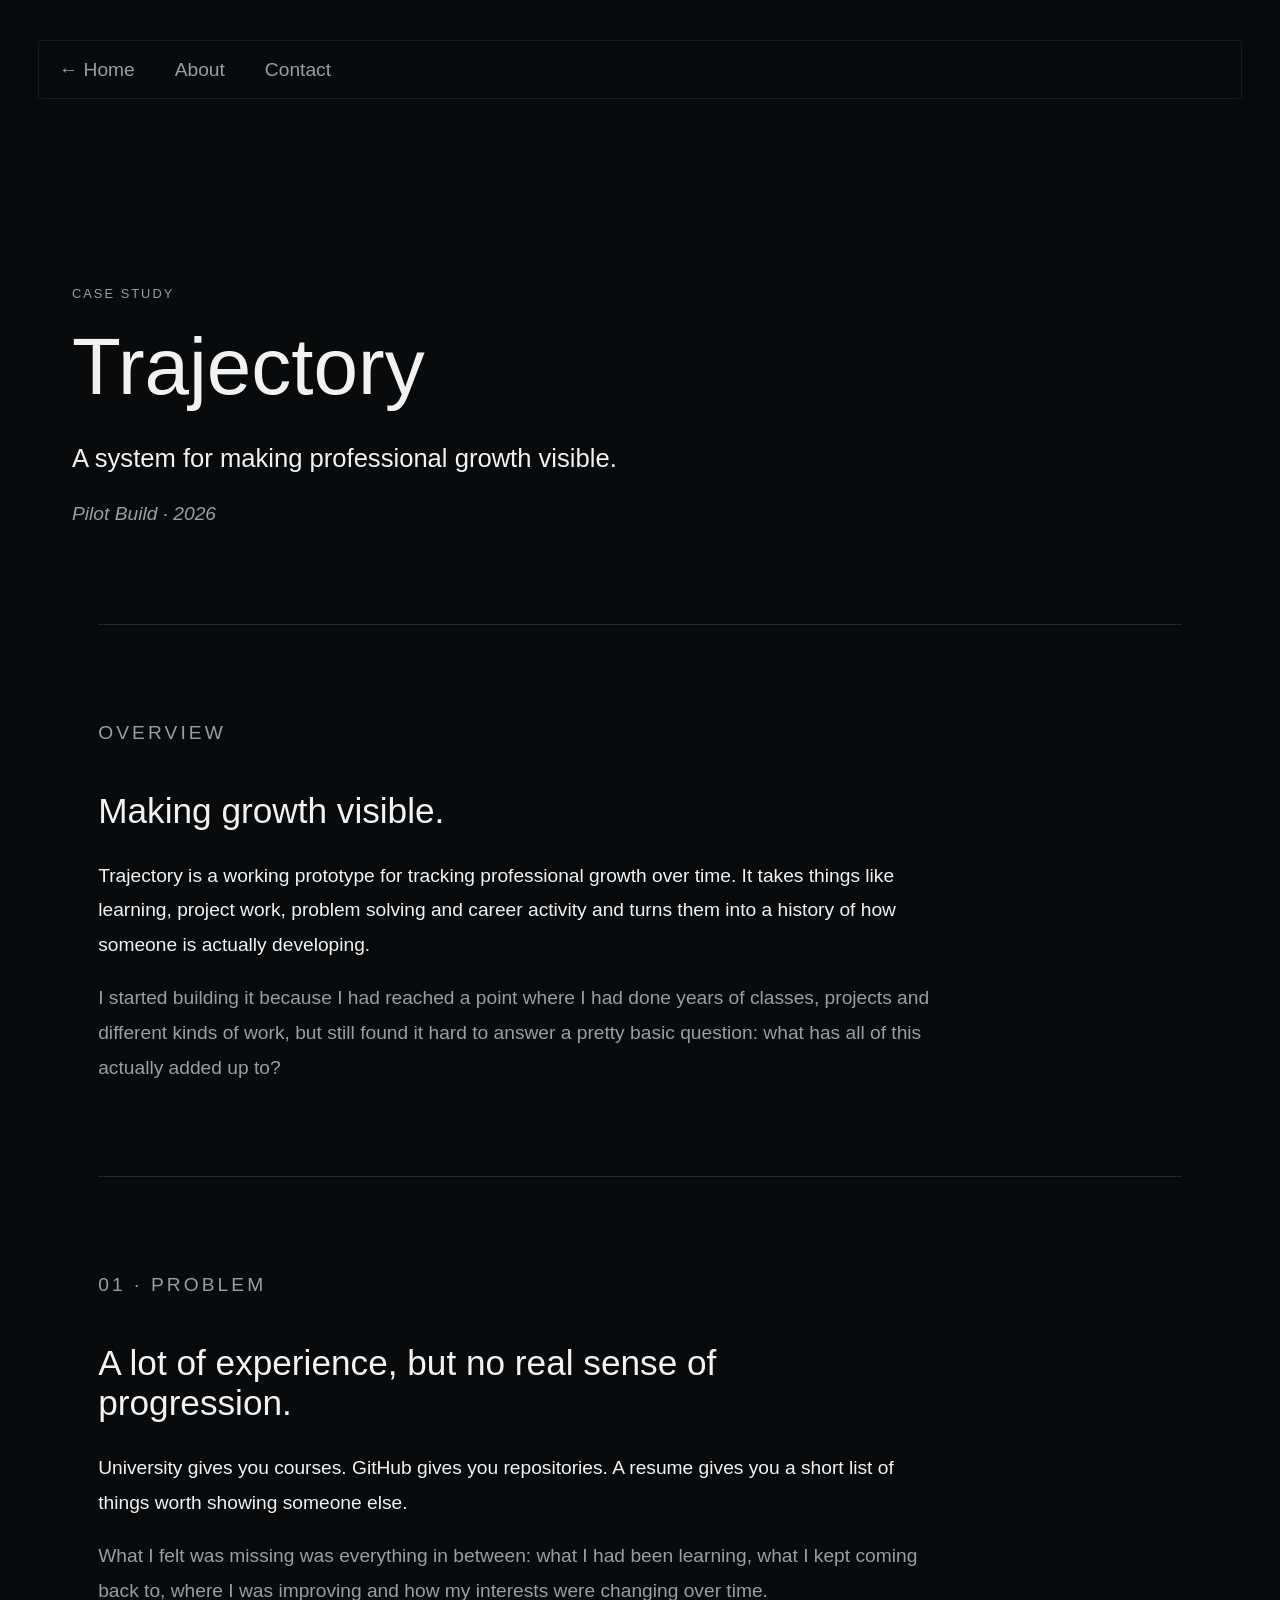
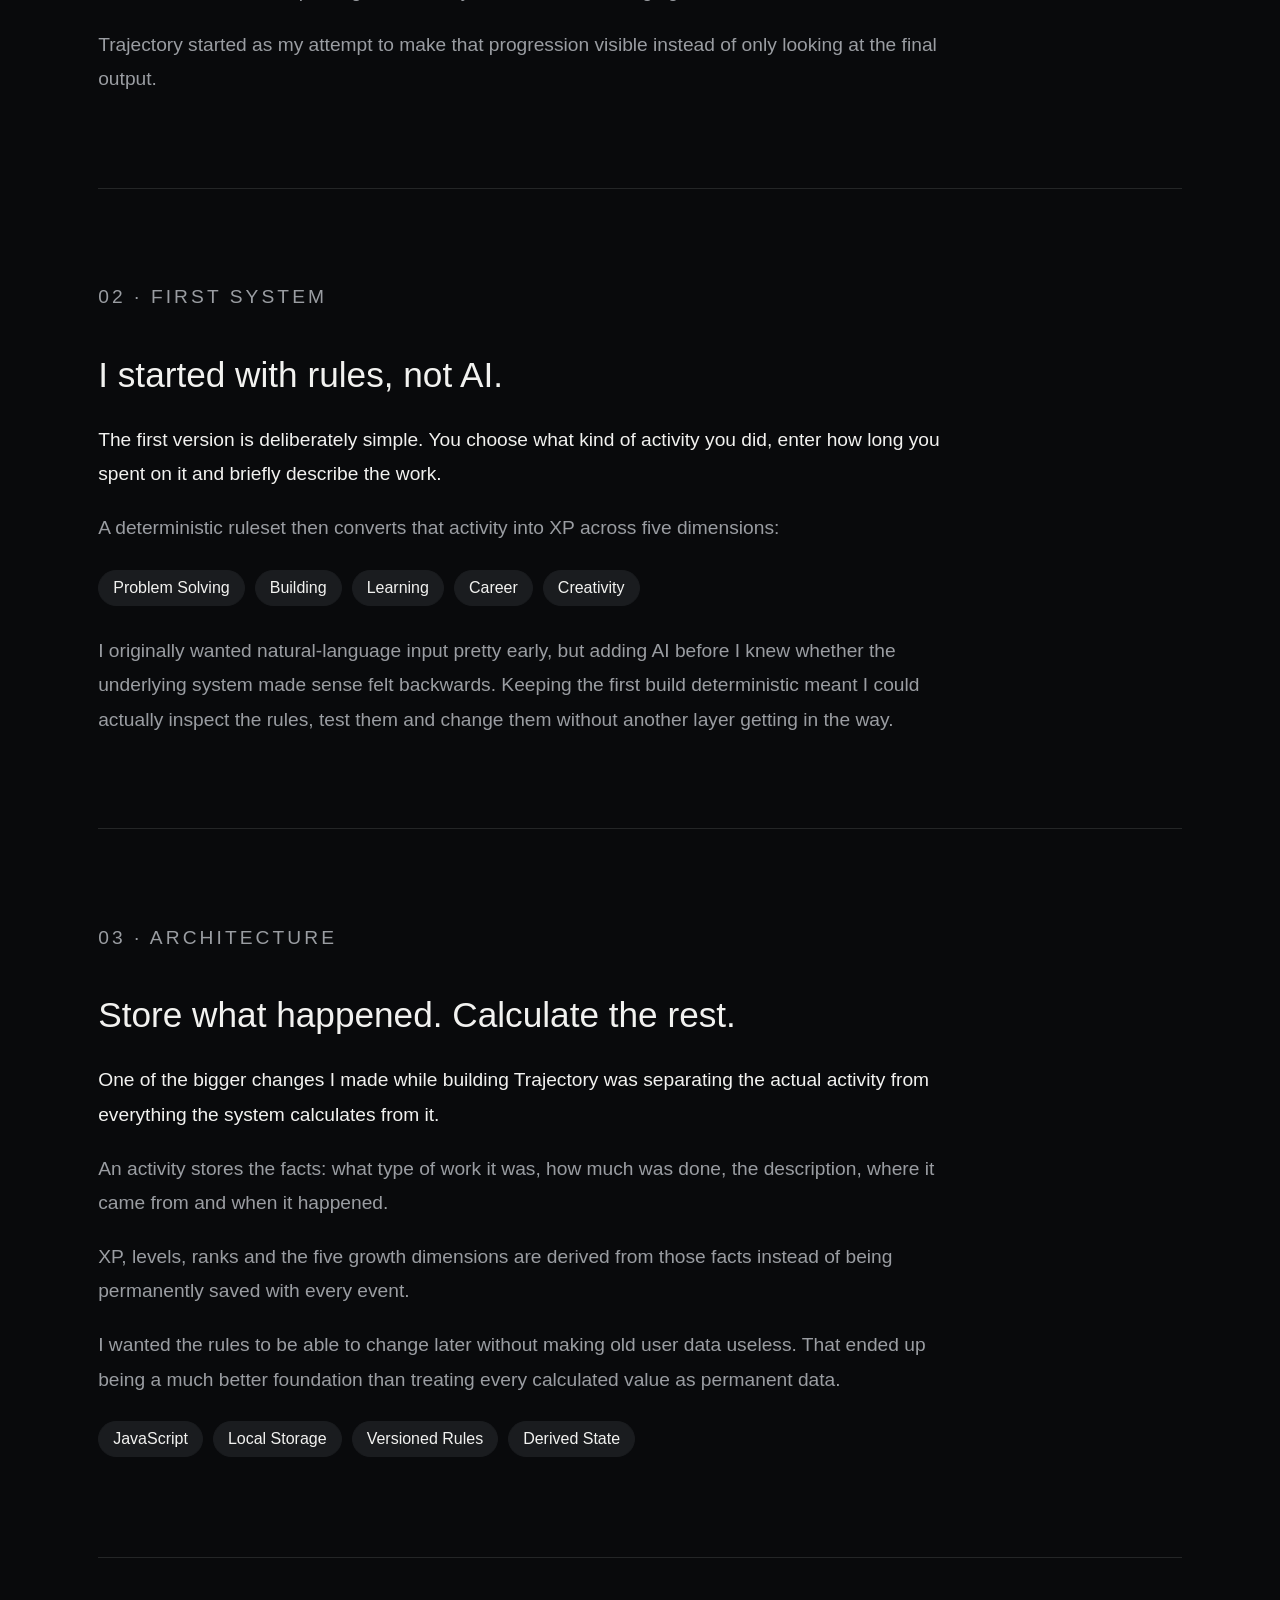
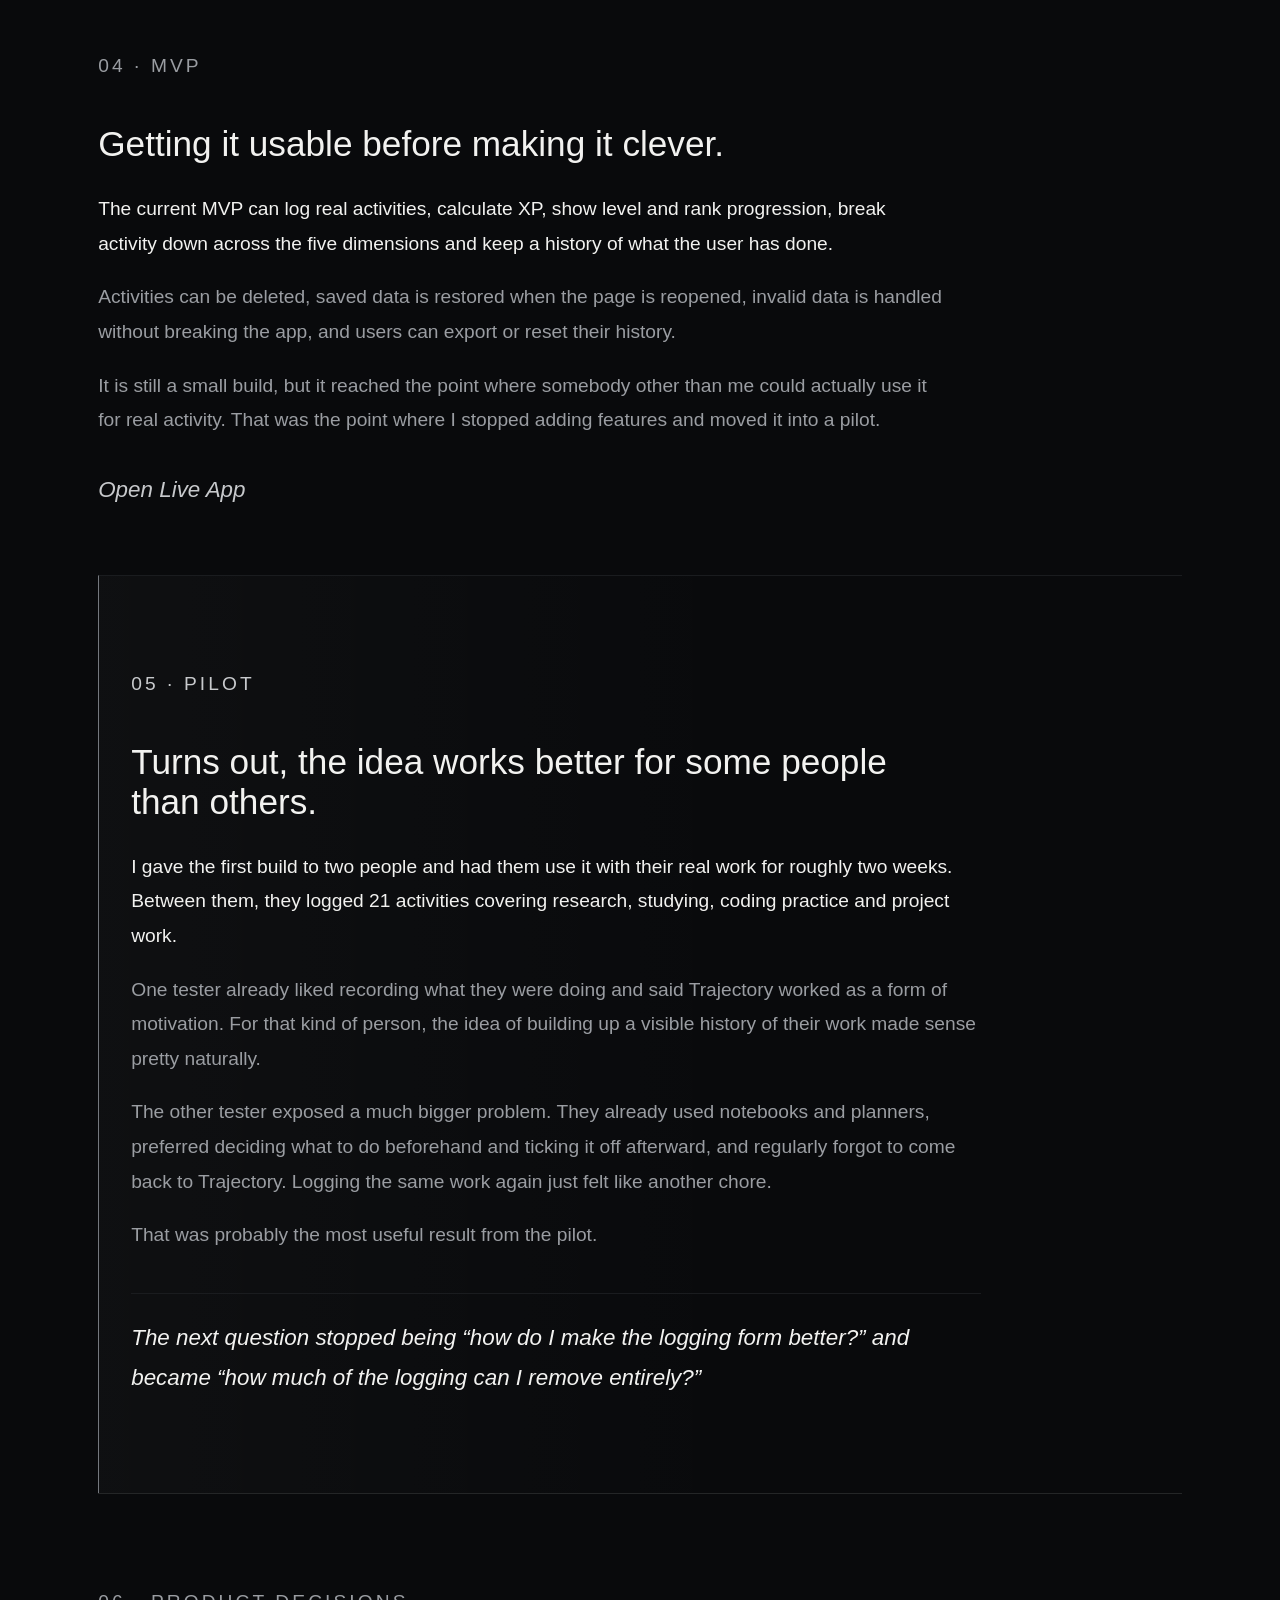
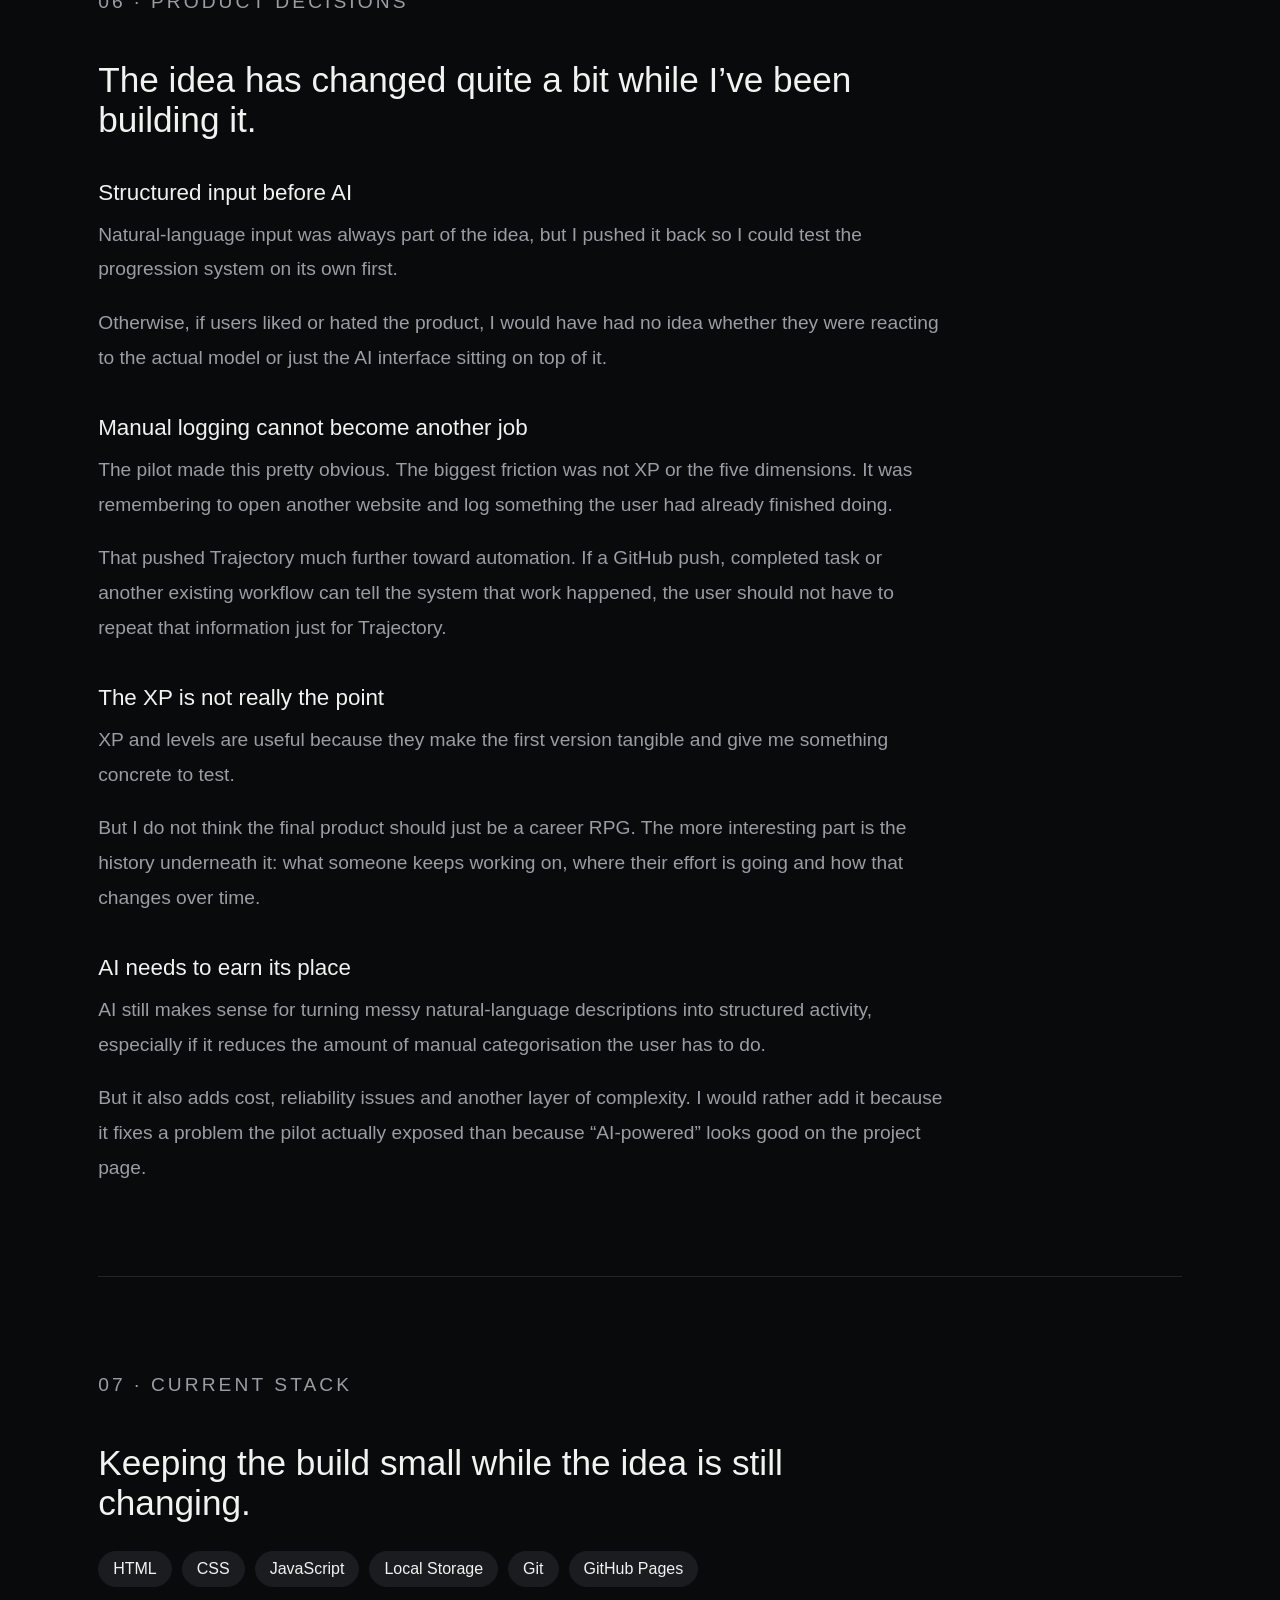
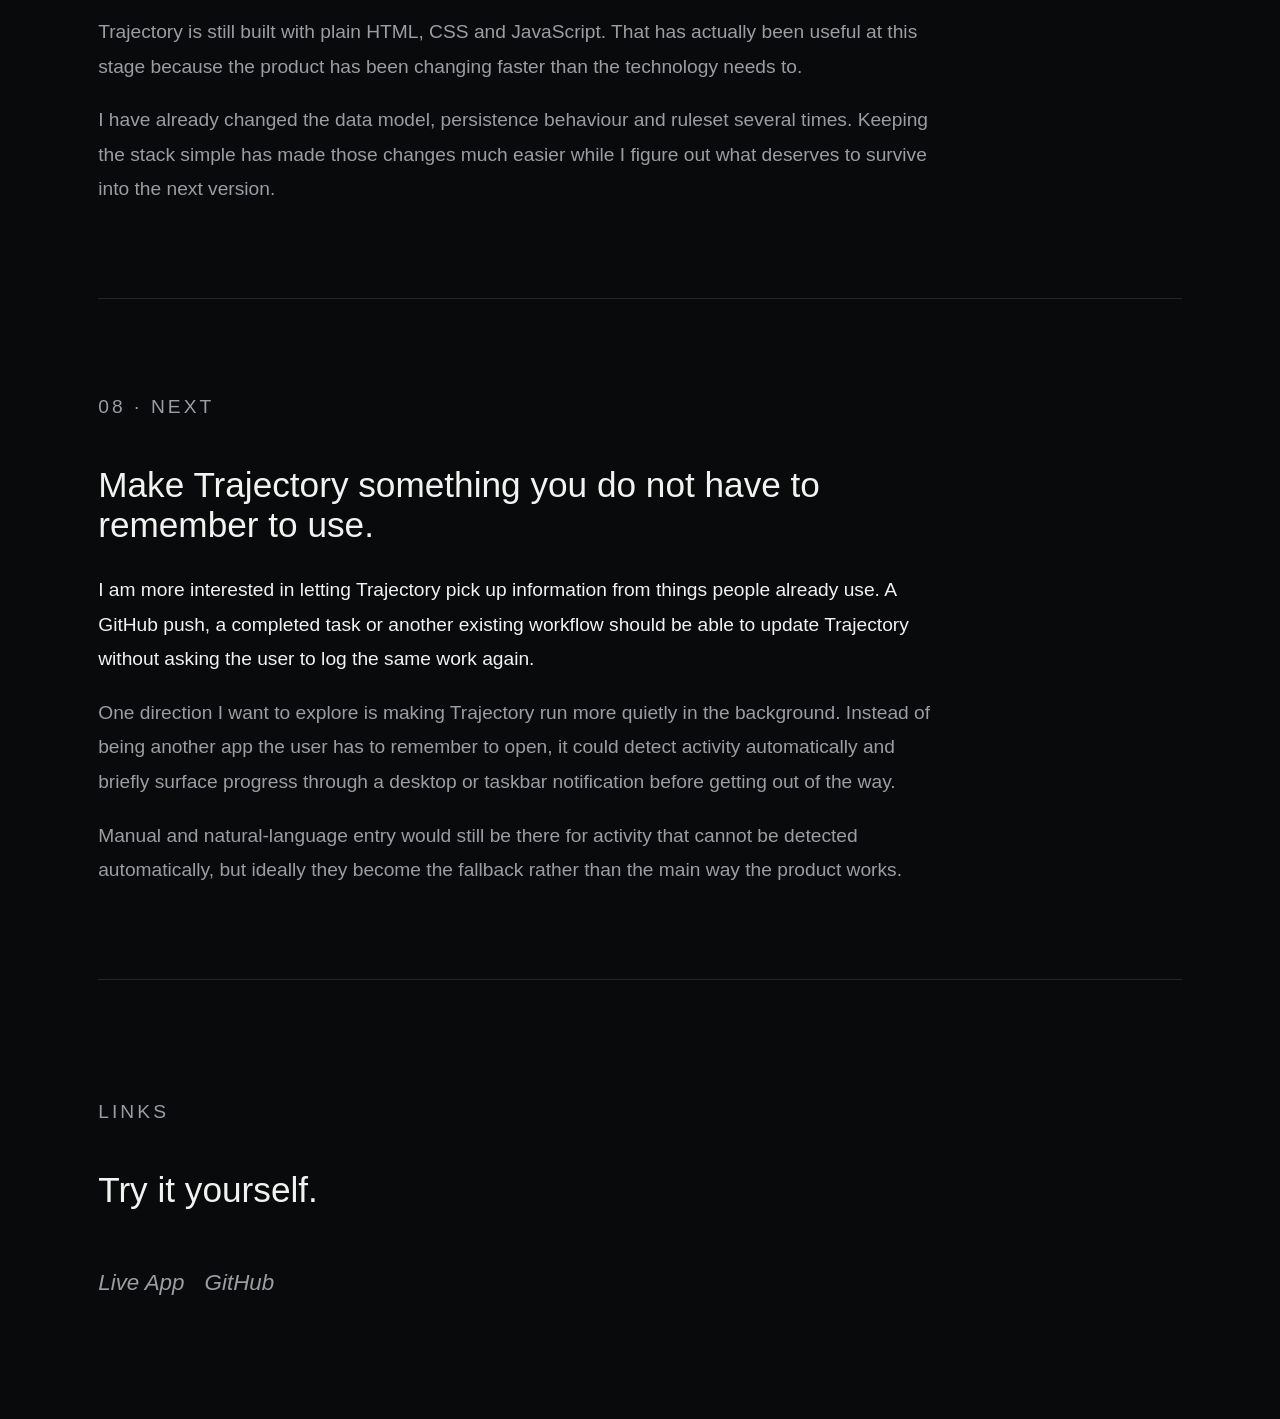
==== projects/trajectory.html @ 9fb7d182 "Redesign and add Trajectory Case Study" ====
<!DOCTYPE html>
<html lang="en">

<head>
    <meta charset="UTF-8">
    <meta name="viewport" content="width=device-width, initial-scale=1.0">
    <title>Davy Chung | Trajectory</title>

    <link rel="stylesheet" href="../style.css">
</head>

<body>
    <nav>
        <a href="../index.html">← Home</a>
        <a href="../index.html#about">About</a>
        <a href="../index.html#footer">Contact</a>
    </nav>

    <header class="projectpage-header">
    <p class="project-eyebrow">CASE STUDY</p>

    <h1>Trajectory</h1>

    <p class="projectpage-tagline">
        A system for making professional growth visible.
    </p>

    <p class="projectpage-status">
        Pilot Build · 2026
    </p>
</header>

    <main>
        <div class="container">

            <!-- Project Summary -->
            <section class="projectpage-section">
                <p class="project-eyebrow">OVERVIEW</p>

                <h2>Making growth visible.</h2>

                <p>
                    Trajectory is a working prototype for tracking professional growth over
                    time. It takes things like learning, project work, problem solving and
                    career activity and turns them into a history of how someone is actually
                    developing.
                </p>

                <p>
                    I started building it because I had reached a point where I had done
                    years of classes, projects and different kinds of work, but still found
                    it hard to answer a pretty basic question: what has all of this actually
                    added up to?
                </p>
            </section>


            <!-- Problem -->
            <section class="projectpage-section">
                <p class="project-eyebrow">01 · PROBLEM</p>

                <h2>A lot of experience, but no real sense of progression.</h2>

                <p>
                    University gives you courses. GitHub gives you repositories. A resume
                    gives you a short list of things worth showing someone else.
                </p>

                <p>
                    What I felt was missing was everything in between: what I had been
                    learning, what I kept coming back to, where I was improving and how my
                    interests were changing over time.
                </p>

                <p>
                    Trajectory started as my attempt to make that progression visible instead
                    of only looking at the final output.
                </p>
            </section>


            <!-- First System -->
            <section class="projectpage-section">
                <p class="project-eyebrow">02 · FIRST SYSTEM</p>

                <h2>I started with rules, not AI.</h2>

                <p>
                    The first version is deliberately simple. You choose what kind of
                    activity you did, enter how long you spent on it and briefly describe
                    the work.
                </p>

                <p>
                    A deterministic ruleset then converts that activity into XP across five
                    dimensions:
                </p>

                <div class="tech-stack">
                    <span class="chip">Problem Solving</span>
                    <span class="chip">Building</span>
                    <span class="chip">Learning</span>
                    <span class="chip">Career</span>
                    <span class="chip">Creativity</span>
                </div>

                <p>
                    I originally wanted natural-language input pretty early, but adding AI
                    before I knew whether the underlying system made sense felt backwards.
                    Keeping the first build deterministic meant I could actually inspect the
                    rules, test them and change them without another layer getting in the way.
                </p>
            </section>


            <!-- Architecture -->
            <section class="projectpage-section">
                <p class="project-eyebrow">03 · ARCHITECTURE</p>

                <h2>Store what happened. Calculate the rest.</h2>

                <p>
                    One of the bigger changes I made while building Trajectory was separating
                    the actual activity from everything the system calculates from it.
                </p>

                <p>
                    An activity stores the facts: what type of work it was, how much was
                    done, the description, where it came from and when it happened.
                </p>

                <p>
                    XP, levels, ranks and the five growth dimensions are derived from those
                    facts instead of being permanently saved with every event.
                </p>

                <p>
                    I wanted the rules to be able to change later without making old user
                    data useless. That ended up being a much better foundation than treating
                    every calculated value as permanent data.
                </p>

                <div class="tech-stack">
                    <span class="chip">JavaScript</span>
                    <span class="chip">Local Storage</span>
                    <span class="chip">Versioned Rules</span>
                    <span class="chip">Derived State</span>
                </div>
            </section>


            <!-- MVP -->
            <section class="projectpage-section">
                <p class="project-eyebrow">04 · MVP</p>

                <h2>Getting it usable before making it clever.</h2>

                <p>
                    The current MVP can log real activities, calculate XP, show level and
                    rank progression, break activity down across the five dimensions and
                    keep a history of what the user has done.
                </p>

                <p>
                    Activities can be deleted, saved data is restored when the page is
                    reopened, invalid data is handled without breaking the app, and users
                    can export or reset their history.
                </p>

                <p>
                    It is still a small build, but it reached the point where somebody other
                    than me could actually use it for real activity. That was the point where
                    I stopped adding features and moved it into a pilot.
                </p>

                <a
                    class="projectpage-link"
                    href="https://davychung.github.io/Trajectory/"
                    target="_blank"
                >
                    Open Live App
                </a>
            </section>


            <!-- Pilot -->
            <section class="projectpage-section pilot-section">
                <p class="project-eyebrow">05 · PILOT</p>

                <h2>Turns out, the idea works better for some people than others.</h2>

                <p>
                    I gave the first build to two people and had them use it with their real
                    work for roughly two weeks. Between them, they logged 21 activities
                    covering research, studying, coding practice and project work.
                </p>

                <p>
                    One tester already liked recording what they were doing and said
                    Trajectory worked as a form of motivation. For that kind of person, the
                    idea of building up a visible history of their work made sense pretty
                    naturally.
                </p>

                <p>
                    The other tester exposed a much bigger problem. They already used
                    notebooks and planners, preferred deciding what to do beforehand and
                    ticking it off afterward, and regularly forgot to come back to
                    Trajectory. Logging the same work again just felt like another chore.
                </p>

                <p>
                    That was probably the most useful result from the pilot.
                </p>
                
                <p class="pilot-insight">
                    The next question stopped being “how do I make the logging form better?” and
                    became “how much of the logging can I remove entirely?”
                </p>
            </section>


            <!-- Product Decisions -->
            <section class="projectpage-section">
                <p class="project-eyebrow">06 · PRODUCT DECISIONS</p>

                <h2>The idea has changed quite a bit while I’ve been building it.</h2>

                <h3>Structured input before AI</h3>

                <p>
                    Natural-language input was always part of the idea, but I pushed it back
                    so I could test the progression system on its own first.
                </p>

                <p>
                    Otherwise, if users liked or hated the product, I would have had no idea
                    whether they were reacting to the actual model or just the AI interface
                    sitting on top of it.
                </p>

                <h3>Manual logging cannot become another job</h3>

                <p>
                    The pilot made this pretty obvious. The biggest friction was not XP or
                    the five dimensions. It was remembering to open another website and log
                    something the user had already finished doing.
                </p>

                <p>
                    That pushed Trajectory much further toward automation. If a GitHub push,
                    completed task or another existing workflow can tell the system that
                    work happened, the user should not have to repeat that information just
                    for Trajectory.
                </p>

                <h3>The XP is not really the point</h3>

                <p>
                    XP and levels are useful because they make the first version tangible
                    and give me something concrete to test.
                </p>

                <p>
                    But I do not think the final product should just be a career RPG. The
                    more interesting part is the history underneath it: what someone keeps
                    working on, where their effort is going and how that changes over time.
                </p>

                <h3>AI needs to earn its place</h3>

                <p>
                    AI still makes sense for turning messy natural-language descriptions
                    into structured activity, especially if it reduces the amount of manual
                    categorisation the user has to do.
                </p>

                <p>
                    But it also adds cost, reliability issues and another layer of
                    complexity. I would rather add it because it fixes a problem the pilot
                    actually exposed than because “AI-powered” looks good on the project
                    page.
                </p>
            </section>


            <!-- Current Stack -->
            <section class="projectpage-section">
                <p class="project-eyebrow">07 · CURRENT STACK</p>

                <h2>Keeping the build small while the idea is still changing.</h2>

                <div class="tech-stack">
                    <span class="chip">HTML</span>
                    <span class="chip">CSS</span>
                    <span class="chip">JavaScript</span>
                    <span class="chip">Local Storage</span>
                    <span class="chip">Git</span>
                    <span class="chip">GitHub Pages</span>
                </div>

                <p>
                    Trajectory is still built with plain HTML, CSS and JavaScript. That has
                    actually been useful at this stage because the product has been changing
                    faster than the technology needs to.
                </p>

                <p>
                    I have already changed the data model, persistence behaviour and ruleset
                    several times. Keeping the stack simple has made those changes much
                    easier while I figure out what deserves to survive into the next version.
                </p>
            </section>


            <!-- Next -->
            <section class="projectpage-section">
                <p class="project-eyebrow">08 · NEXT</p>

                <h2>Make Trajectory something you do not have to remember to use.</h2>

                <p>
                    I am more interested in letting Trajectory pick up information from
                    things people already use. A GitHub push, a completed task or another
                    existing workflow should be able to update Trajectory without asking the
                    user to log the same work again.
                </p>

                <p>
                    One direction I want to explore is making Trajectory run more quietly in
                    the background. Instead of being another app the user has to remember to
                    open, it could detect activity automatically and briefly surface progress
                    through a desktop or taskbar notification before getting out of the way.
                </p>

                <p>
                    Manual and natural-language entry would still be there for activity that
                    cannot be detected automatically, but ideally they become the fallback
                    rather than the main way the product works.
                </p>
            </section>


            <!-- Links -->
            <section class="projectpage-section">
                <p class="project-eyebrow">LINKS</p>

                <h2>Try it yourself.</h2>

                <div class="project-links">
                    <a
                        href="https://davychung.github.io/Trajectory/"
                        target="_blank"
                    >
                        Live App
                    </a>

                    <a href="#">
                        GitHub
                    </a>
                </div>
            </section>
        </div>
    </main>
</body>
---- style.css ----
:root {

    /* Backgrounds */

    --background: #090A0C;
    --surface: #111214;
    --surface-light: #1A1C1F;
    --surface-raised: #202226;

    /* Text */

    --text: #F2F2F0;
    --text-secondary: #9A9DA2;

    /* Metal */

    --primary: #C7C9CC;
    --primary-hover: #ECEDEE;
    --metal-dark: #74787E;
    --metal-highlight: rgba(255, 255, 255, 0.12);

    /* Status */

    --success: #8FA89A;
    --warning: #C2A875;

    /* Shadows */

    --shadow: rgba(0, 0, 0, 0.45);
    --shadow-hover: rgba(255, 255, 255, 0.07);

    /* Type Scale */
    --text-xs: 0.8rem;
    --text-sm: 1.0rem;
    --text-base: 1.2rem;
    --text-lg: 1.4rem;
    --text-xl: 1.6rem;
    --text-2xl: 2.2rem;
}

* {
    box-sizing: border-box;
}

.container {
    width: 90%;
    max-width: 1200px;
    margin: 0 auto;
}

nav {
    display: flex;
    justify-content: flex-start;
    gap: 40px;

    margin-bottom: 3rem;
    position: sticky;
    top: 40px;

    background: transparent;

    padding: 1.1rem 1.25rem;

    border: 1px solid var(--surface-light);
    border-radius: 3px;

    z-index: 100;
}


nav a {
    font-size: var(--text-base);
    text-decoration: none;
    color: var(--text-secondary);

    transition:
        color 0.2s ease,
        opacity 0.2s ease;
}

nav a:hover {
    color: var(--text);
}

.hero-content{
    padding: 10rem 0;
    font-size: var(--text-lg);
    display: flex;
    gap: 2rem;
    align-items: center;
    justify-content: center;
}


.hero-left {
    flex: 1;
    font-weight: 300;
}

.hero-left h1 {
    font-size: 4rem;
    margin-bottom: 1ch;
}

.hero-tagline {
    font-size: 1.5rem;
    font-weight: 600;
    line-height: 1.5;

    max-width: 550px;

    margin: 0 auto 25px;
}

.hero-subtitle {
    color: var(--text-secondary);

    font-size: var(--text-sm);

    margin-bottom: 35px;
}

.hero-right {
    flex: 1;
}

.hero-buttons {
    display: flex;
    justify-content: center;
    gap: 20px;
    margin: 30px 0;
}

.trajectory-preview {

    font-size: var(--text-base);

    display: flex;

    flex-direction: column;

    text-align: left;

    gap: 10px;

    border: 1px solid var(--surface-light);

    background: transparent;

    border-radius: 2px;

    padding: 30px;

    box-shadow: none;

    width: 100%;

    max-width: 520px;
}

.trajectory-preview h3 {
    margin-top: 0;
    font-size: var(--text-2xl);
    color: var(--primary);
}

.trajectory-preview p {
    font-size: var(--text-sm);
}

.label {
    color: var(--text-secondary);

    font-size: .85rem;

    text-transform: uppercase;

    letter-spacing: 1px;
}

.value {
    font-size: 1.1rem;

    font-weight: 600;
}

.subtitle {
    color: var(--text-secondary);

    margin-top: -10px;

    margin-bottom: 25px;

    font-size: .9rem;
}

.progress-bar {
    width: 100%;

    height: 16px;

    background-color: var(--surface-light);

    border-radius: 999px;

    overflow: hidden;

    margin: 12px 0 8px;
}

.progress-fill {
    transition: width 0.4s ease;
    
    width: 81%;

    height: 100%;

    background-color: var(--primary);

    border-radius: inherit;
}

.dashboard-section {
    border: 1px solid var(--surface-light);
    padding: 20px;
    margin-top: 20px;
}

body {
    background-color: var(--background);
    color: var(--text);
    font-family: "SUIT", sans-serif;
    font-weight: 300;
    font-size: var(--text-base);

    text-align: center;
    padding: 30px;
}

section{
    padding:20px;
    margin:20px;
}

h1 {
    color: var(--text);
}

blockquote {
    font-style: italic;
    color: var(--primary);
    margin: 30px 0;
}

.skills-container {
    display: flex;
    justify-content: center;
    flex-wrap: wrap;
    gap: 30px;
}

.skills-card {
    background-color: var(--surface);
    width: 250px;
    padding: 25px;
    border-radius: 10px;
    box-shadow: 0 8px 20px var(--shadow);
    border: 1px solid var(--surface-light);
    transition: 
        transform .2s ease,
        box-shadow .2s ease;
}

.skills-card h3{
    color: var(--primary);
    margin-bottom: 20px;
}

.skills-card li {
    margin: 12px 0;
}

.project-card {
    text-align: left;
    background: transparent;
    padding: 40px;
    border-radius: 2px;
    box-shadow: none;
    border: 1px solid var(--surface-light);

    transition:
        border-color 0.2s ease,
        transform 0.2s ease,
        background-color 0.2s ease;
}

.project-card:hover {
    border-color: var(--metal-dark);
    transform: translateY(-2px);
    background-color: rgba(255, 255, 255, 0.01);
}

.project-card + .project-card {
    margin-top: 30px;
}

.project-card h3 {
    font-size: var(--text-2xl);
    margin-top: 0;
    color: var(--primary);
}

.project-card a{
    text-decoration: none;
    font-size: var(--text-lg);
    font-weight: 500;
    font-style: italic;
    color: var(--text-secondary);

    transition:
        color 0.2s ease;
}

.project-card a:hover {
    color: var(--text);
}

.project-card p {
    font-size: var(--text-base);
    line-height: 1.7;
    max-width: 760px;
}

.project-card img{
    width:100%;
    border-radius:10px;
    margin: 20px 0;
}

.project-grid {
    display: grid;
    grid-template-columns: repeat(auto-fit, minmax(300px, 1fr));
    gap: 20px;
}

.project-card .project-status {
    color: var(--text-secondary);
    font-size: var(--text-lg);
    font-style: italic;
    margin-bottom: 15px;
}

.tech-stack {
    display: flex;
    justify-content: flex-start;
    gap: 10px;
    margin: 20px 0;
    flex-wrap: wrap;
}

.chip {
    display: inline-block;

    background-color: var(--surface-light);
    border: 1px solid var(--surface-light);
    border-radius: 999px;

    padding: 8px 14px;

    font-size: var(--text-sm);
}

@media (max-width: 768px) {

    body {
        padding: 20px;
    }

    .hero-content{
        flex-direction: column;
        text-align: center;
    }

    .hero-buttons {
        flex-direction: column;
        align-items: center;
    }

    .project-card {
        padding: 20px;
    }

    section {
        margin: 20px 0;
        padding: 10px;
    }

}

ul, ol {
    list-style: none;
    padding: 0;
}

h2 {
    font-size: var(--text-xl);
    margin-top: 40px;
    margin-bottom: 20px;
}

a {
    color:var(--primary);
}

.button {
    color: var(--text);
    background-color: var(--surface);
    border: 1px solid var(--surface-light);
    border-radius: 6px;

    font-weight: 500;

    padding: 14px 20px;

    text-decoration: none;

    transition:
        background-color 0.2s ease,
        border-color 0.2s ease,
        transform 0.2s ease,
        box-shadow 0.2s ease;
}

.button:hover {
    background-color: var(--surface-light);
    border-color: var(--metal-dark);

    transform: translateY(-2px);

    box-shadow:
        0 8px 22px rgba(0, 0, 0, 0.25),
        inset 0 1px 0 var(--metal-highlight);
}

.skills-card:hover {
    box-shadow: 0 0px 10px var(--shadow-hover);
    transform: translateY(-5px);
}

#about {
    max-width: 1200px;
    margin: 8rem auto 0;
    padding: 60px 40px;

    text-align: left;

    border-top: 1px solid var(--surface-light);
}

#about h2 {
    font-size: var(--text-2xl);
    font-weight: 500;
    margin: 0 0 35px;
}

#about p {
    max-width: 800px;

    font-size: var(--text-base);
    line-height: 1.8;

    color: var(--text-secondary);
}

#about p:first-of-type {
    color: var(--text);
}

#about p + p {
    margin-top: 24px;
}

footer {
    margin-top: 80px;
    padding-top: 20px;
    text-align: left;
    border-top: 1px solid var(--surface-light);
}

.footer-brand p {
    color: var(--text-secondary);
}

.footer-content {
    display: flex;
    justify-content: space-between;
    align-items: center;
}

.footer-links {
    display: flex;
    gap: 20px;

    color: var(--text-secondary);
    text-decoration: none;

    transition: color 0.2s ease;
}

.footer-links a:hover {
    color: var(--text);
}

footer > p {
    margin-top: 30px;
    color: var(--text-secondary);
    font-size: 0.9rem;
}

.footer-brand h2 {
    font-size: var(--text-lg);
}

.footer-brand p,
.footer-links a,
footer > p {
    font-size: var(--text-sm);
}

/* Project Page Specific Styles */

.projectpage-header {
    max-width: 1200px;
    margin: 0 auto;
    padding: 8rem 2rem 5rem;
    text-align: left;
}

.project-eyebrow {
    color: var(--text-secondary);
    font-size: var(--text-sm);
    letter-spacing: 0.12em;
    text-transform: uppercase;
}

.projectpage-header h1 {
    font-size: 5rem;
    font-weight: 300;
    margin: 20px 0;
}

.projectpage-tagline {
    max-width: 700px;
    font-size: var(--text-xl);
    line-height: 1.5;
}

.projectpage-status {
    color: var(--text-secondary);
    font-style: italic;
    margin-top: 24px;
}

.projectpage-section {
    text-align: left;
    background: transparent;

    border: none;
    border-top: 1px solid rgba(199, 201, 204, 0.14);

    padding: 72px 0;
    margin: 0;

    box-shadow: none;
}

.projectpage-section.pilot-section {
    position: relative;

    margin: 0;
    padding: 72px 32px;

    border: none;
    border-top: 1px solid var(--surface-light);
    border-left: 1px solid var(--metal-dark);

    background:
        linear-gradient(
            90deg,
            rgba(255, 255, 255, 0.025),
            rgba(255, 255, 255, 0) 60%
        );

    box-shadow: none;
}

.projectpage-section + .projectpage-section {
    margin-top: 0;
}

.pilot-section .project-eyebrow {
    color: var(--primary);
}

.pilot-insight {
    margin-top: 40px;
    padding-top: 24px;

    border-top: 1px solid var(--surface-light);

    font-size: var(--text-lg) !important;
    font-style: italic;
    color: var(--text) !important;
}

.project-eyebrow {
    color: var(--text-secondary);
    font-size: var(--text-xs);
    letter-spacing: 0.16em;
    text-transform: uppercase;

    margin-bottom: 16px;
}

.projectpage-section h2 {
    font-size: var(--text-2xl);
    font-weight: 500;

    max-width: 760px;

    margin-bottom: 28px;
}

.projectpage-section h3 {
    font-size: var(--text-lg);
    font-weight: 500;

    margin-top: 40px;
    margin-bottom: 12px;

    color: var(--text);
}

.projectpage-section h3 + p {
    margin-top: 0;
}

.projectpage-section .tech-stack {
    margin: 24px 0 28px;
}

.projectpage-section p {
    max-width: 850px;
    font-size: var(--text-base);
    line-height: 1.8;
    color: var(--text-secondary);
}

.projectpage-link,
.project-links a {
    display: inline-block;
    font-size: var(--text-lg);
    font-weight: 500;
    font-style: italic;
    margin-top: 20px;
}

.projectpage-section .projectpage-link{
    text-decoration: none;
    transition: color 0.2s ease;
}

.projectpage-section .projectpage-link:hover {
    color: var(--text);
}

.project-links {
    display: flex;
    gap: 20px;
    margin-top: 28px;
}

.project-links a {
    padding: 12px 0;

    font-size: var(--text-lg);
    font-weight: 500;
    font-style: italic;

    color: var(--text-secondary);
    text-decoration: none;

    border-bottom: 1px solid transparent;

    transition:
        color 0.2s ease,
        border-color 0.2s ease;
}

.project-links a:hover {
    color: var(--text);
    border-color: var(--metal-dark);
}

.projectpage-section:last-of-type {
    padding-top: 96px;
}

.projectpage-section h2 + p {
    color: var(--text);
}

.project-screenshot {
    width: 100%;
    display: block;

    margin: 40px 0;

    border: 1px solid var(--surface-light);
    border-radius: 2px;
}

.dimension-row {
    margin-bottom: 20px;
}

.dimension-label {
    display: flex;
    justify-content: space-between;
    margin-bottom: 8px;
}

.dimension-bar {
    width: 100%;
    height: 12px;
    background-color: var(--surface-light);
    border-radius: 999px;
    overflow: hidden;
}

.dimension-fill {
    height: 100%;
    width: 0%;
    background-color: var(--primary);
    border-radius: inherit;
    transition: width 0.4s ease;
}


/*
Content -> What's inside
Padding -> Space inside
Border  -> Outline
Margin -> Space outside
*/
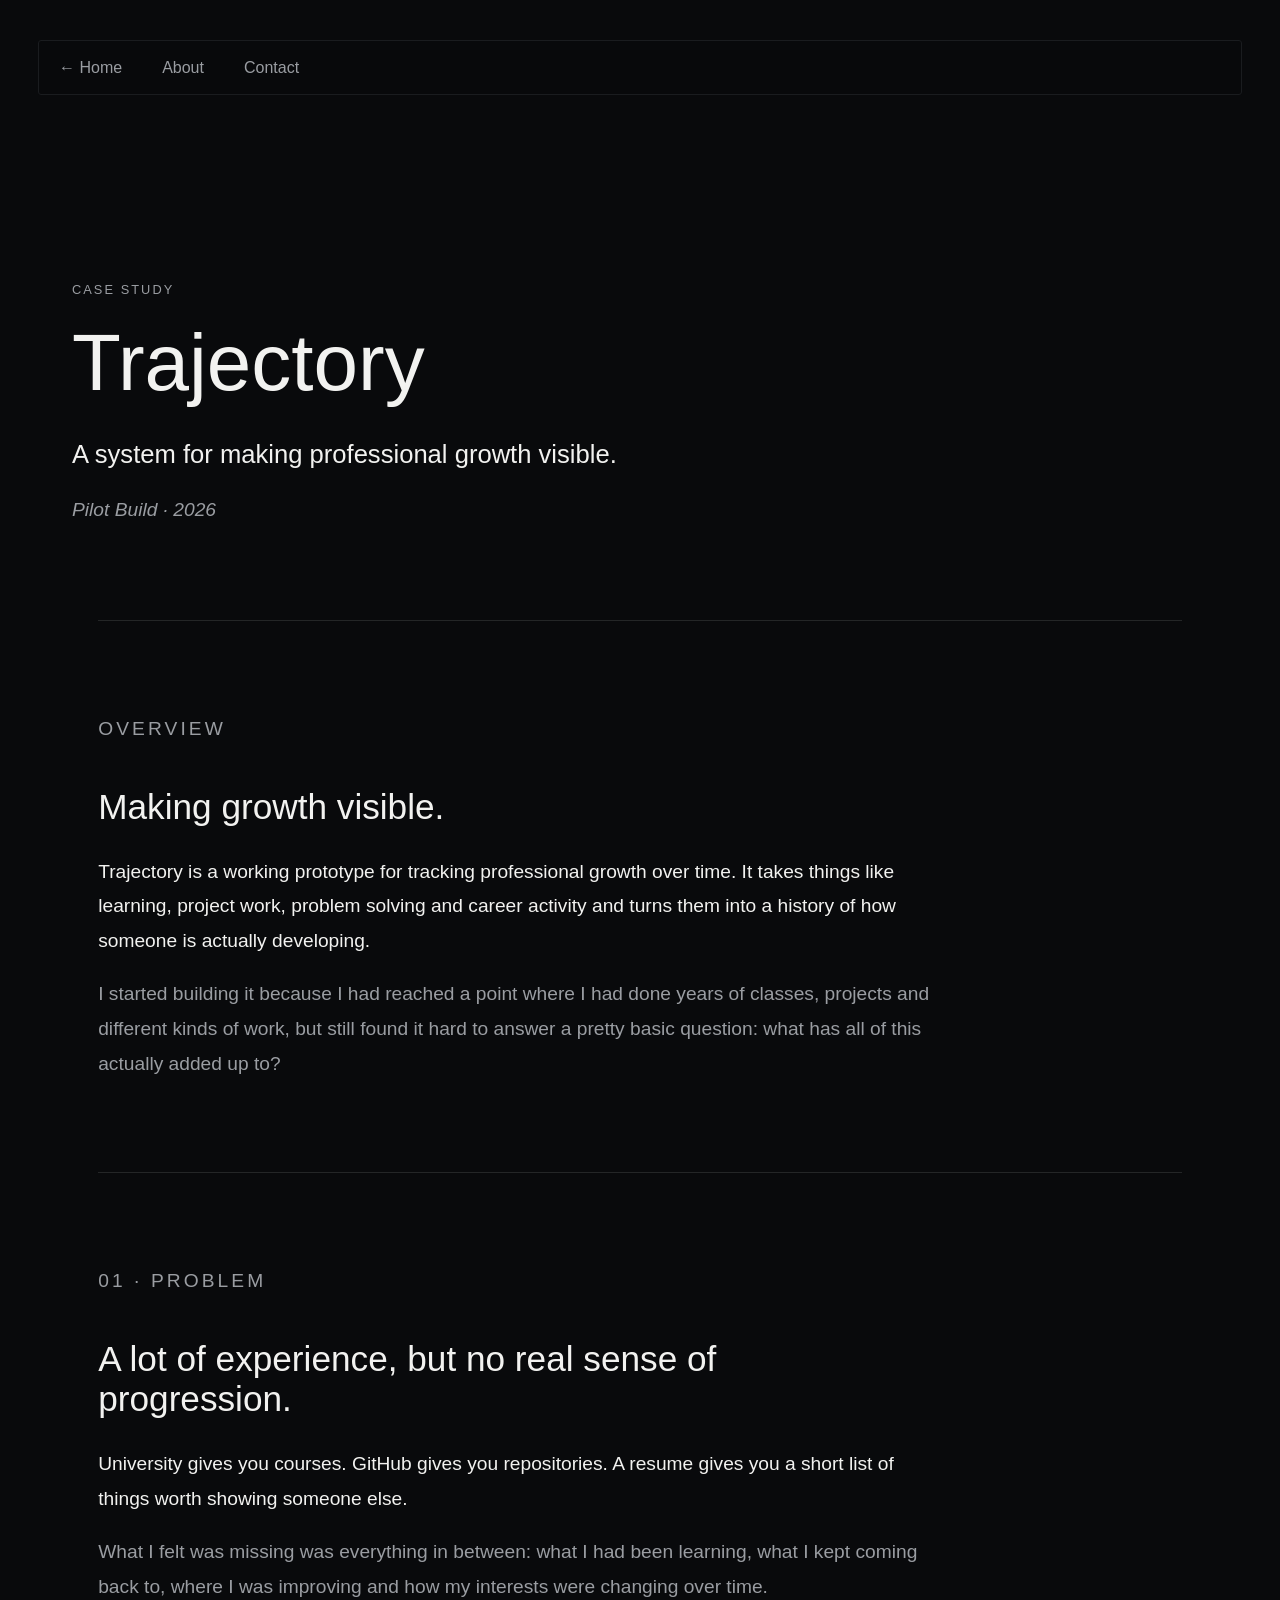
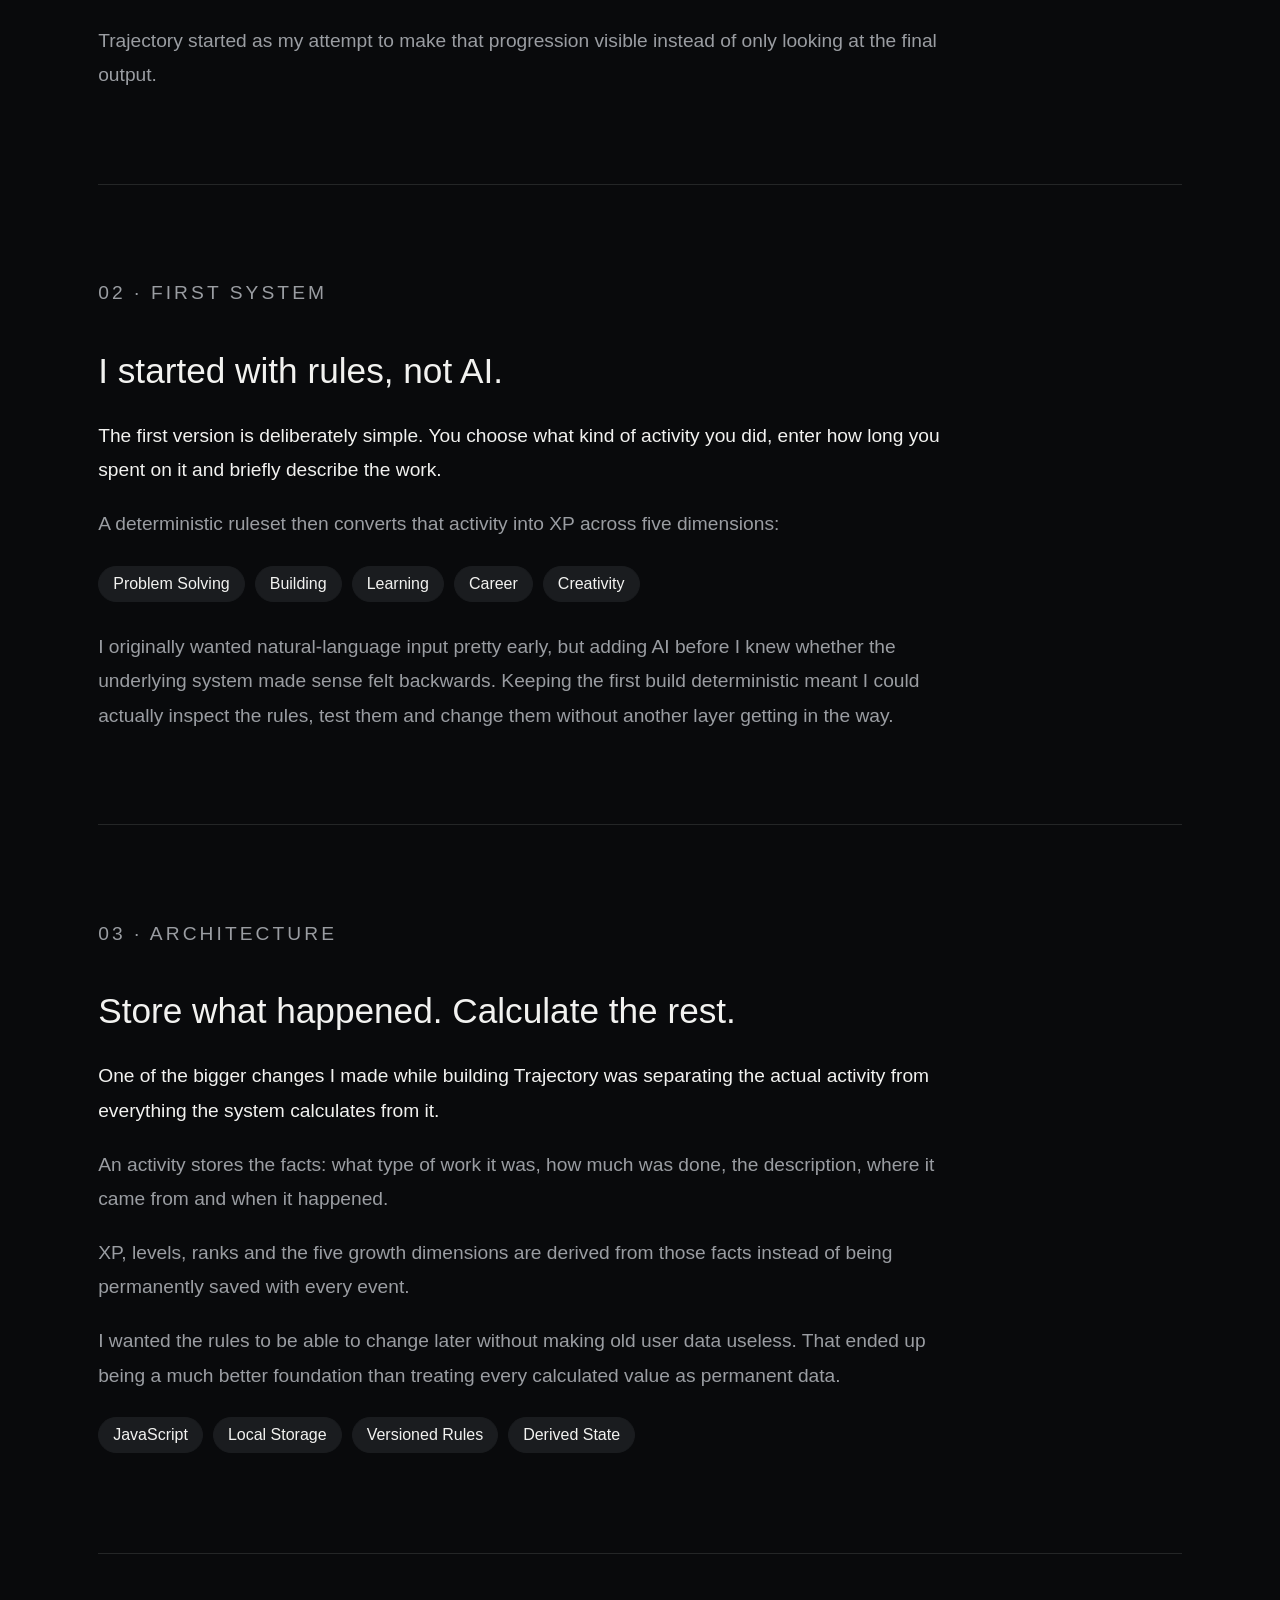
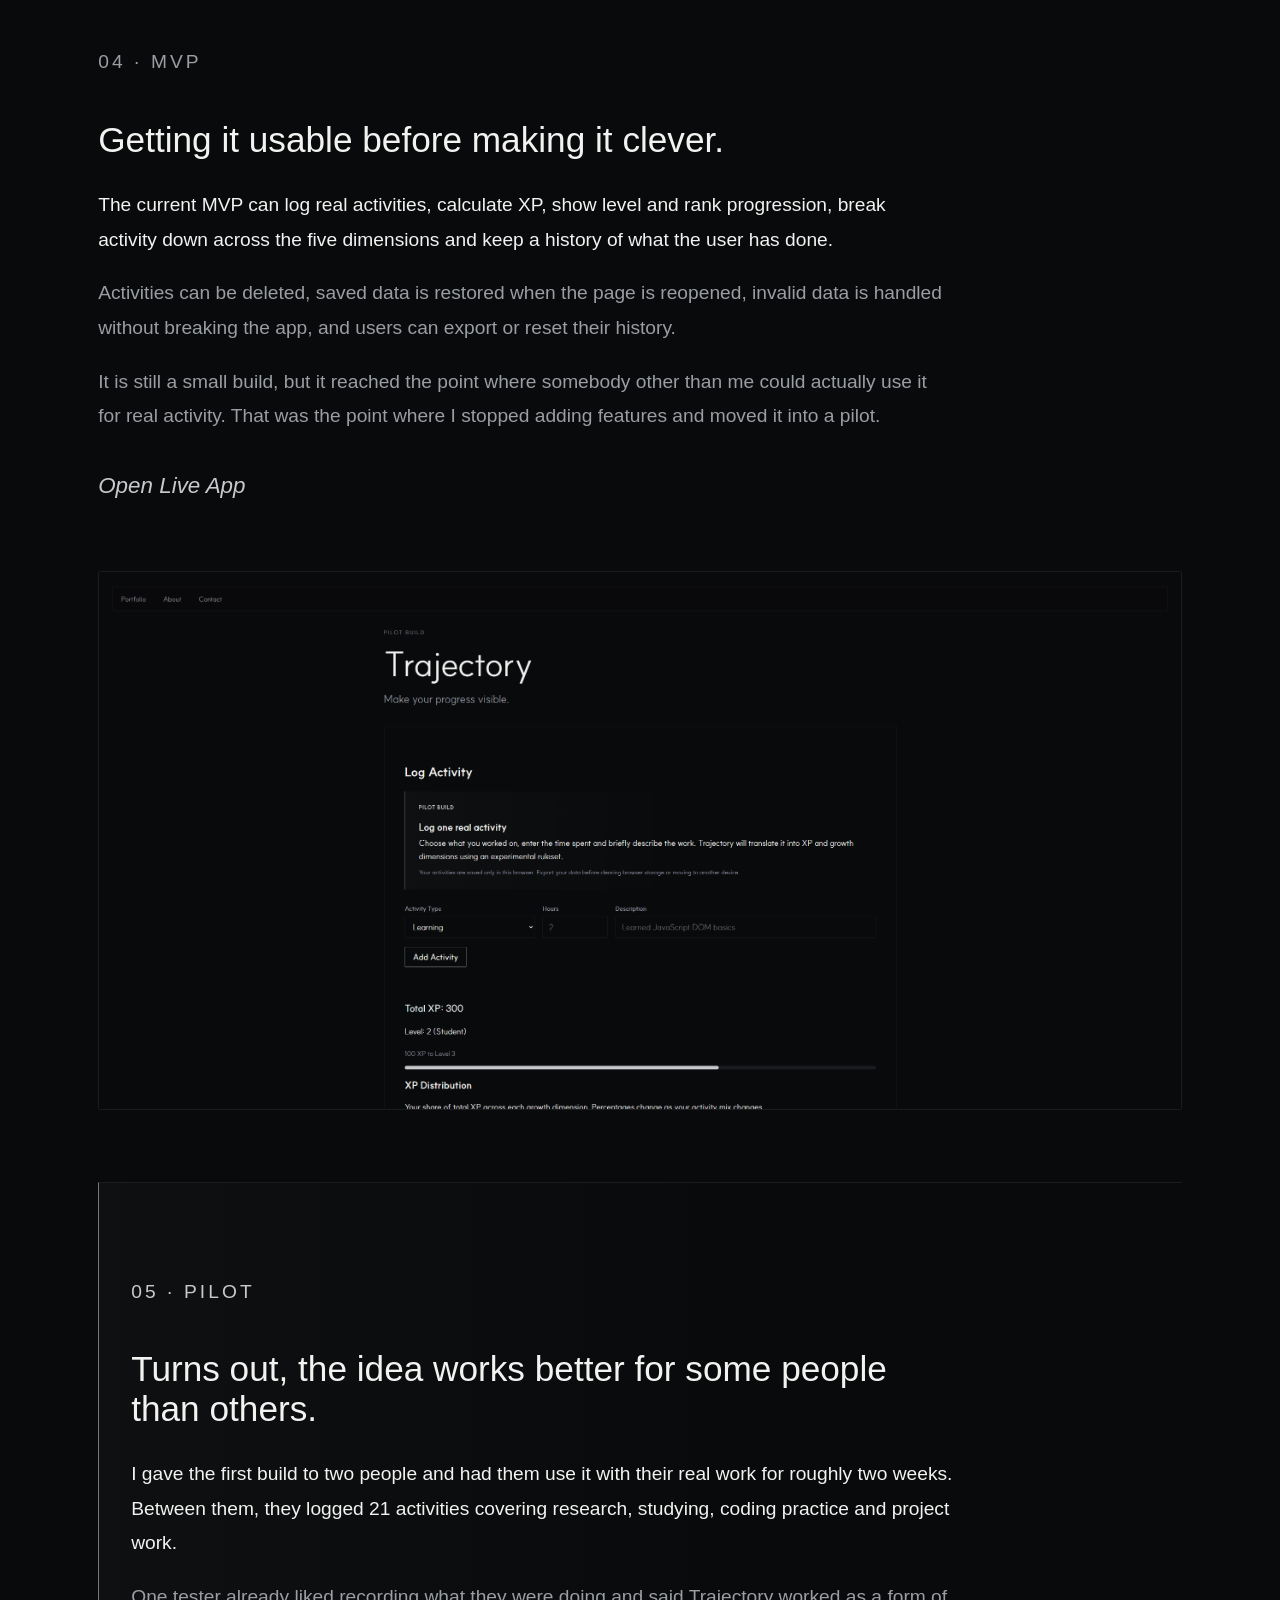
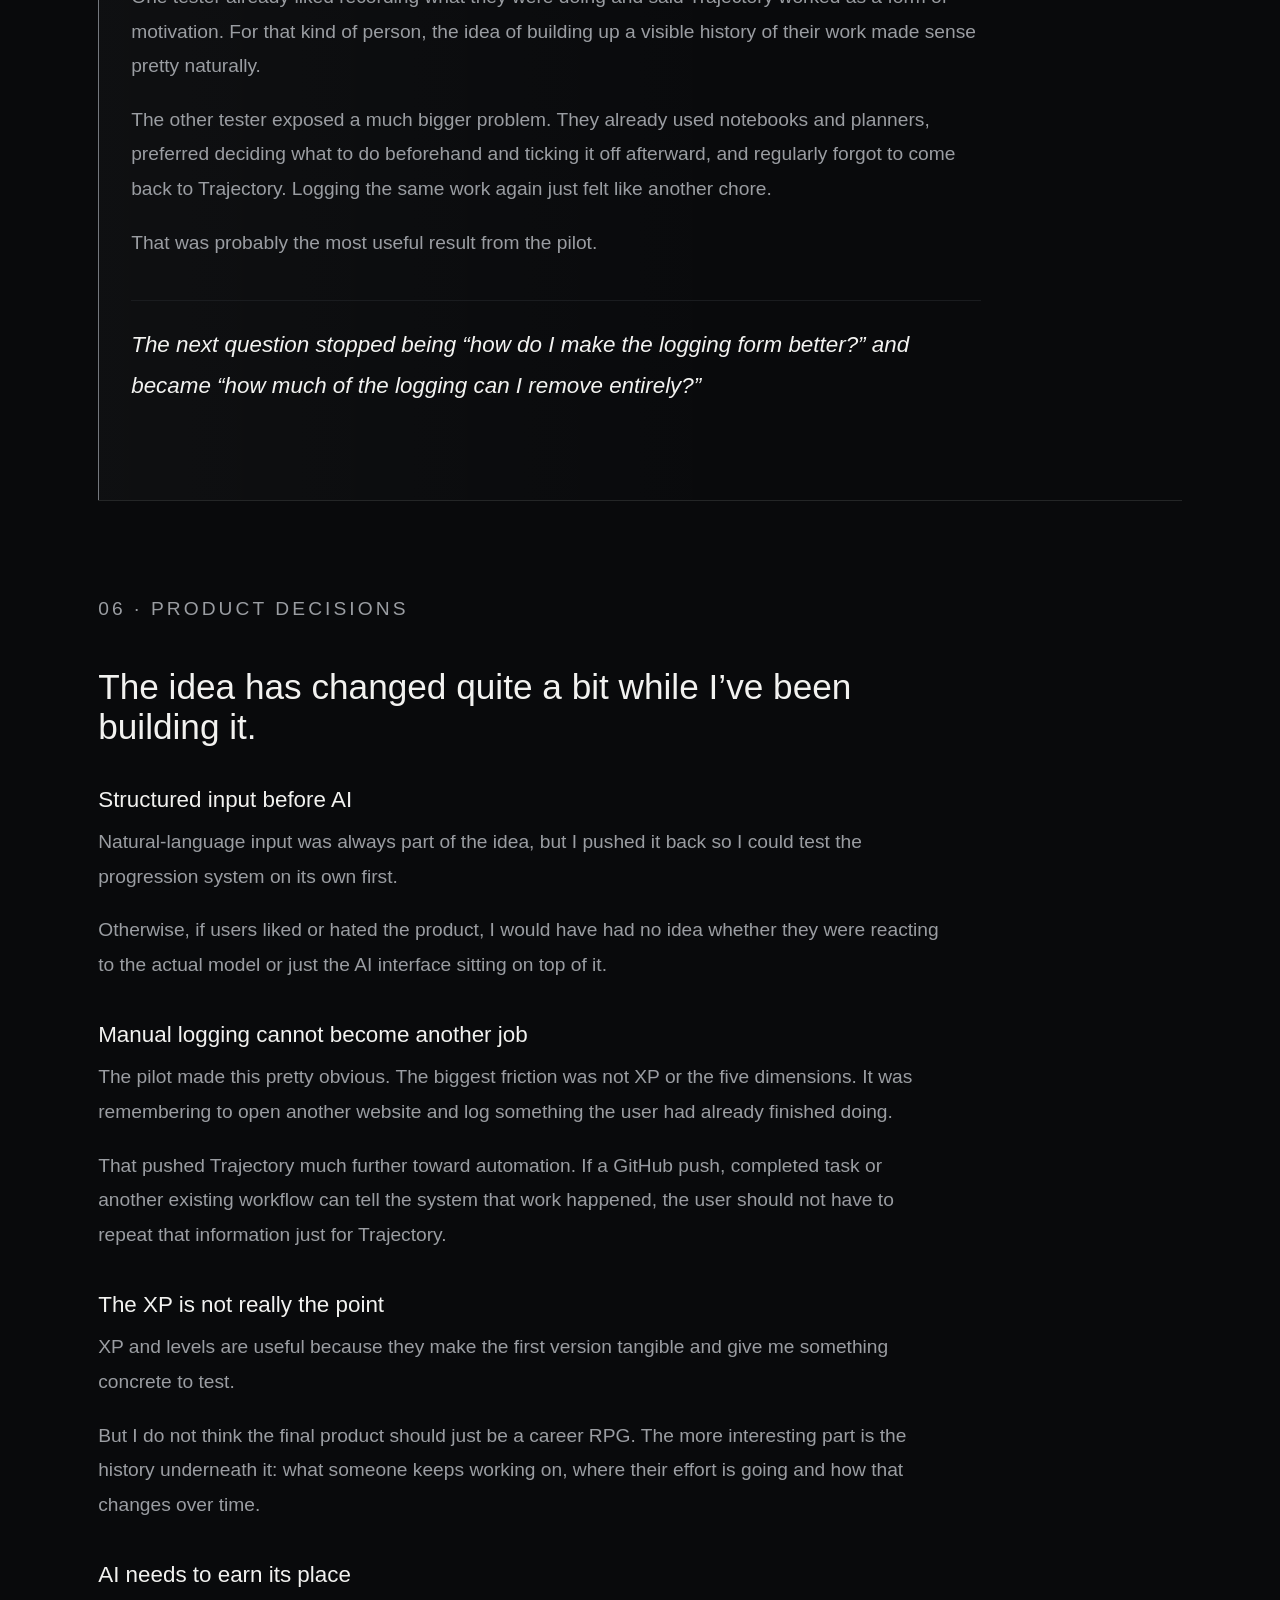
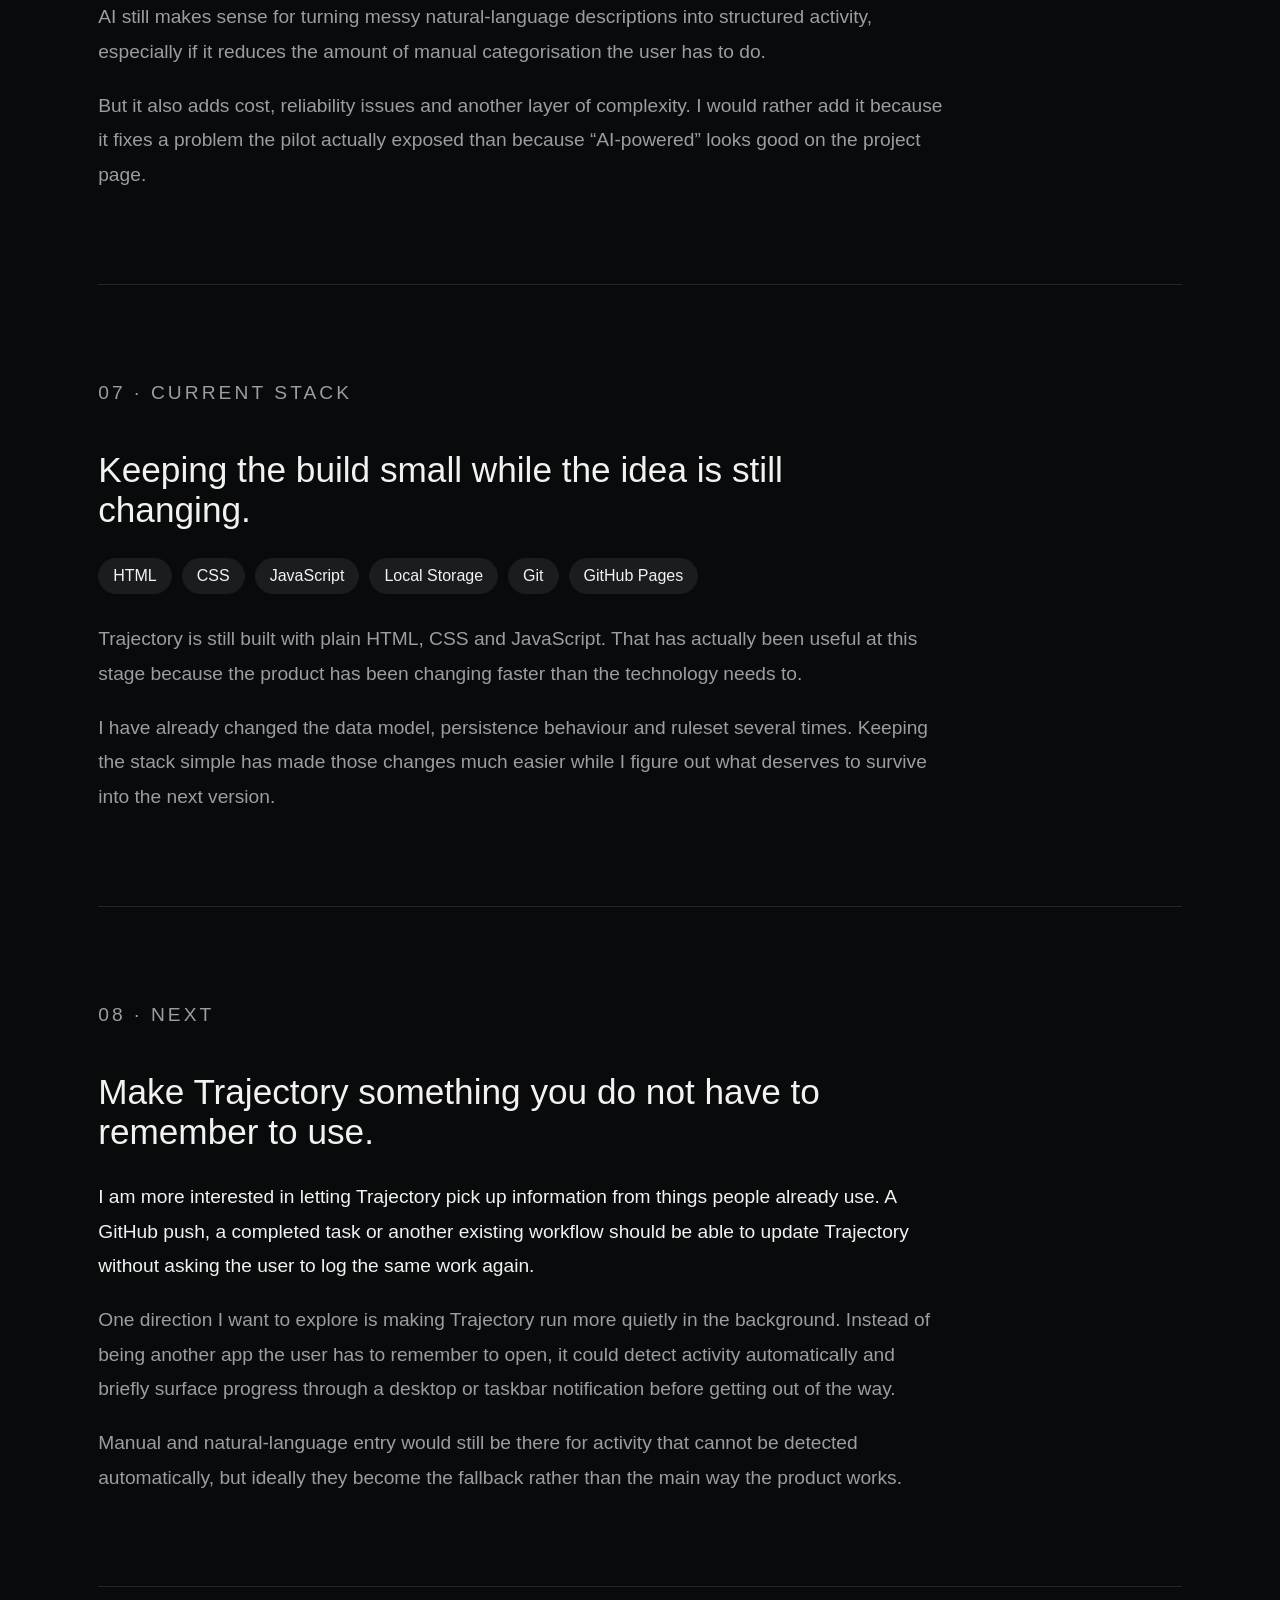
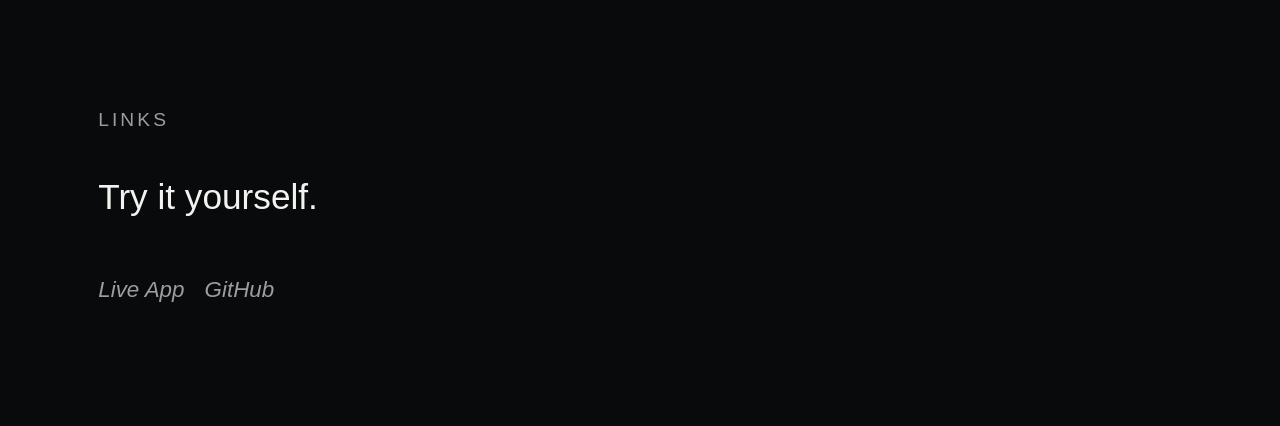
==== commit 6e3c066a: "Add Screenshot of Trajectory" ====
--- a/projects/trajectory.html
+++ b/projects/trajectory.html
@@ -150,7 +150,7 @@
 
 
             <!-- MVP -->
-            <section class="projectpage-section">
+            <section class="projectpage-section mvp-section">
                 <p class="project-eyebrow">04 · MVP</p>
 
                 <h2>Getting it usable before making it clever.</h2>
@@ -181,6 +181,12 @@
                     Open Live App
                 </a>
             </section>
+
+            <img
+                class="project-screenshot"
+                src="../assets/trajectory-app.png"
+                alt="Trajectory pilot interface showing activity logging and progression tracking"
+            >
 
 
             <!-- Pilot -->
--- a/style.css
+++ b/style.css
@@ -53,29 +53,26 @@
     justify-content: flex-start;
     gap: 40px;
 
-    margin-bottom: 3rem;
     position: sticky;
     top: 40px;
-
-    background: transparent;
-
+    z-index: 100;
+
+    margin-bottom: 3rem;
     padding: 1.1rem 1.25rem;
+
+    background: rgba(9, 10, 12, 0.85);
+    backdrop-filter: blur(12px);
 
     border: 1px solid var(--surface-light);
     border-radius: 3px;
-
-    z-index: 100;
-}
-
+}
 
 nav a {
-    font-size: var(--text-base);
+    color: var(--text-secondary);
+    font-size: var(--text-sm);
     text-decoration: none;
-    color: var(--text-secondary);
-
-    transition:
-        color 0.2s ease,
-        opacity 0.2s ease;
+
+    transition: color 0.2s ease;
 }
 
 nav a:hover {
@@ -577,7 +574,7 @@
 .projectpage-section.pilot-section {
     position: relative;
 
-    margin: 0;
+    margin: 72px 0 0;
     padding: 72px 32px;
 
     border: none;
@@ -592,10 +589,6 @@
         );
 
     box-shadow: none;
-}
-
-.projectpage-section + .projectpage-section {
-    margin-top: 0;
 }
 
 .pilot-section .project-eyebrow {
@@ -710,12 +703,17 @@
     color: var(--text);
 }
 
+.mvp-section {
+    padding-bottom: 32px;
+}
+
+
 .project-screenshot {
     width: 100%;
     display: block;
-
-    margin: 40px 0;
-
+    
+    margin: 40px 0 0;
+    
     border: 1px solid var(--surface-light);
     border-radius: 2px;
 }
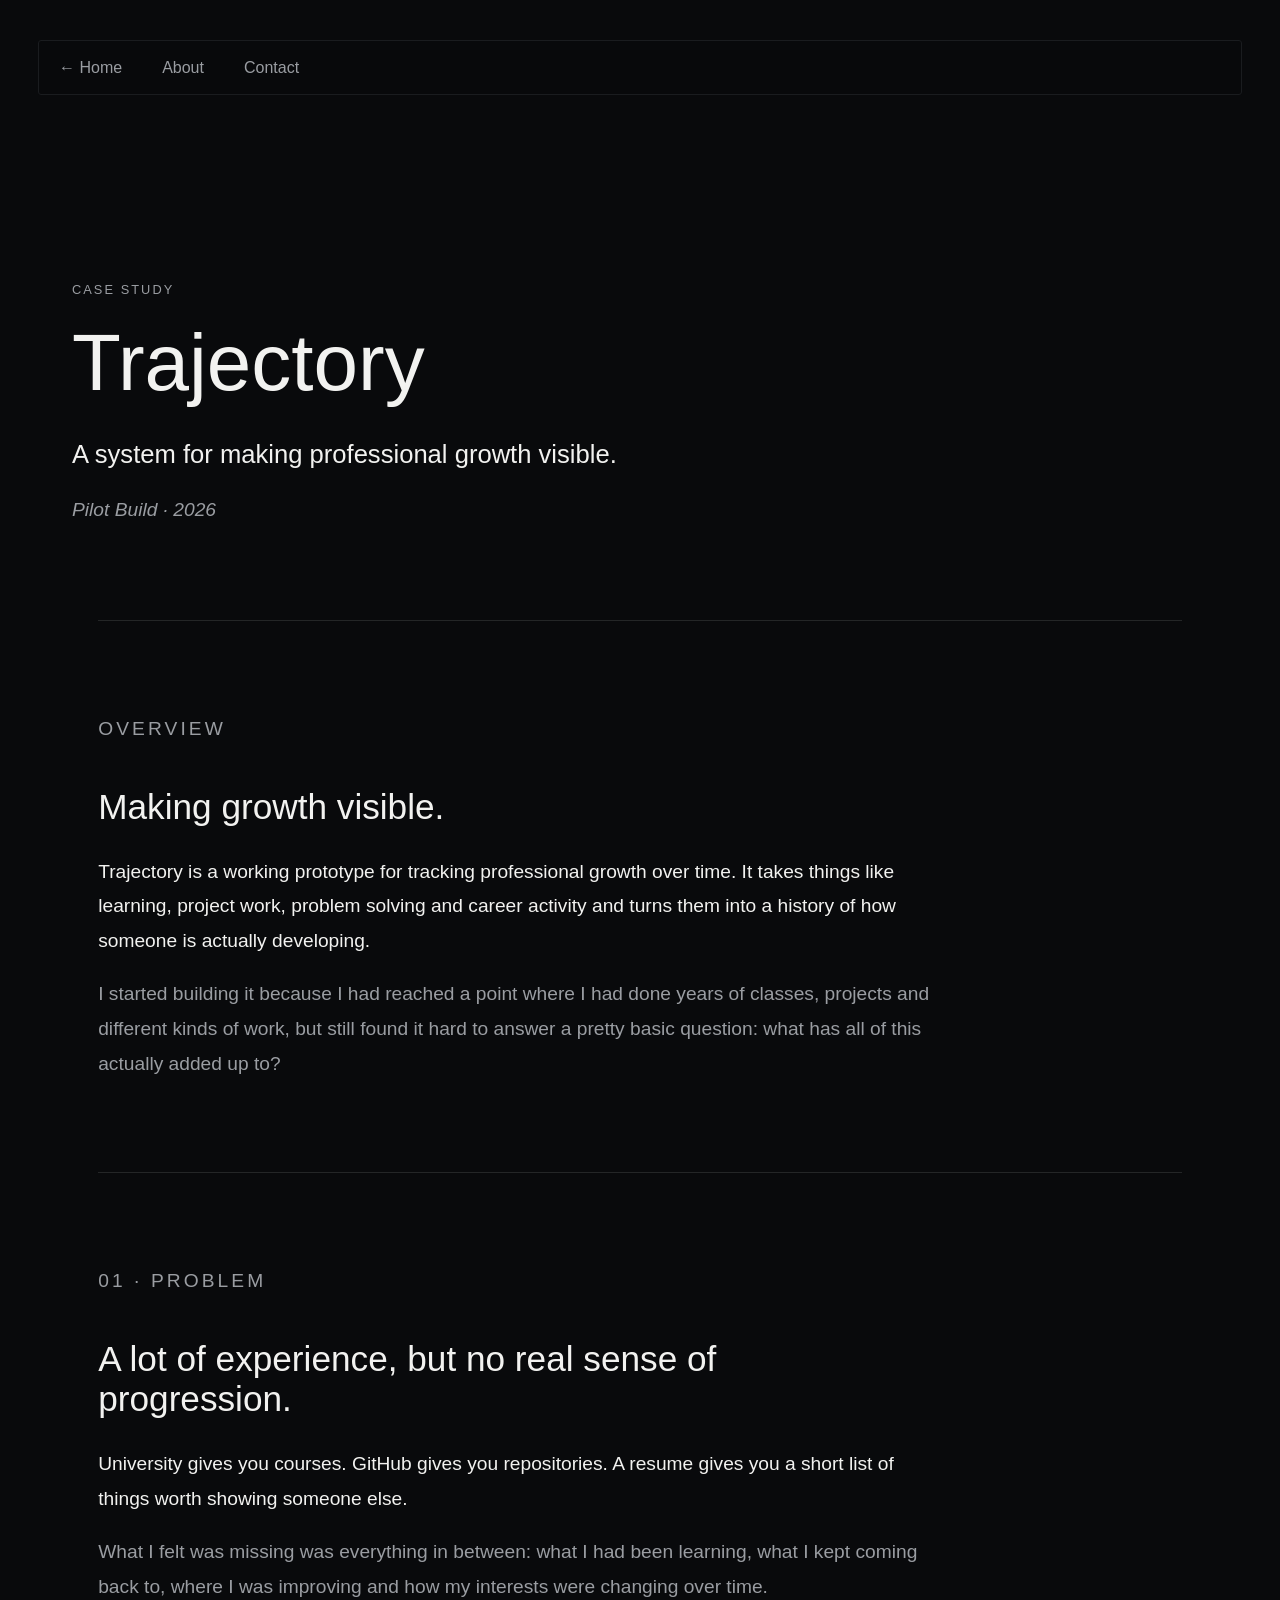
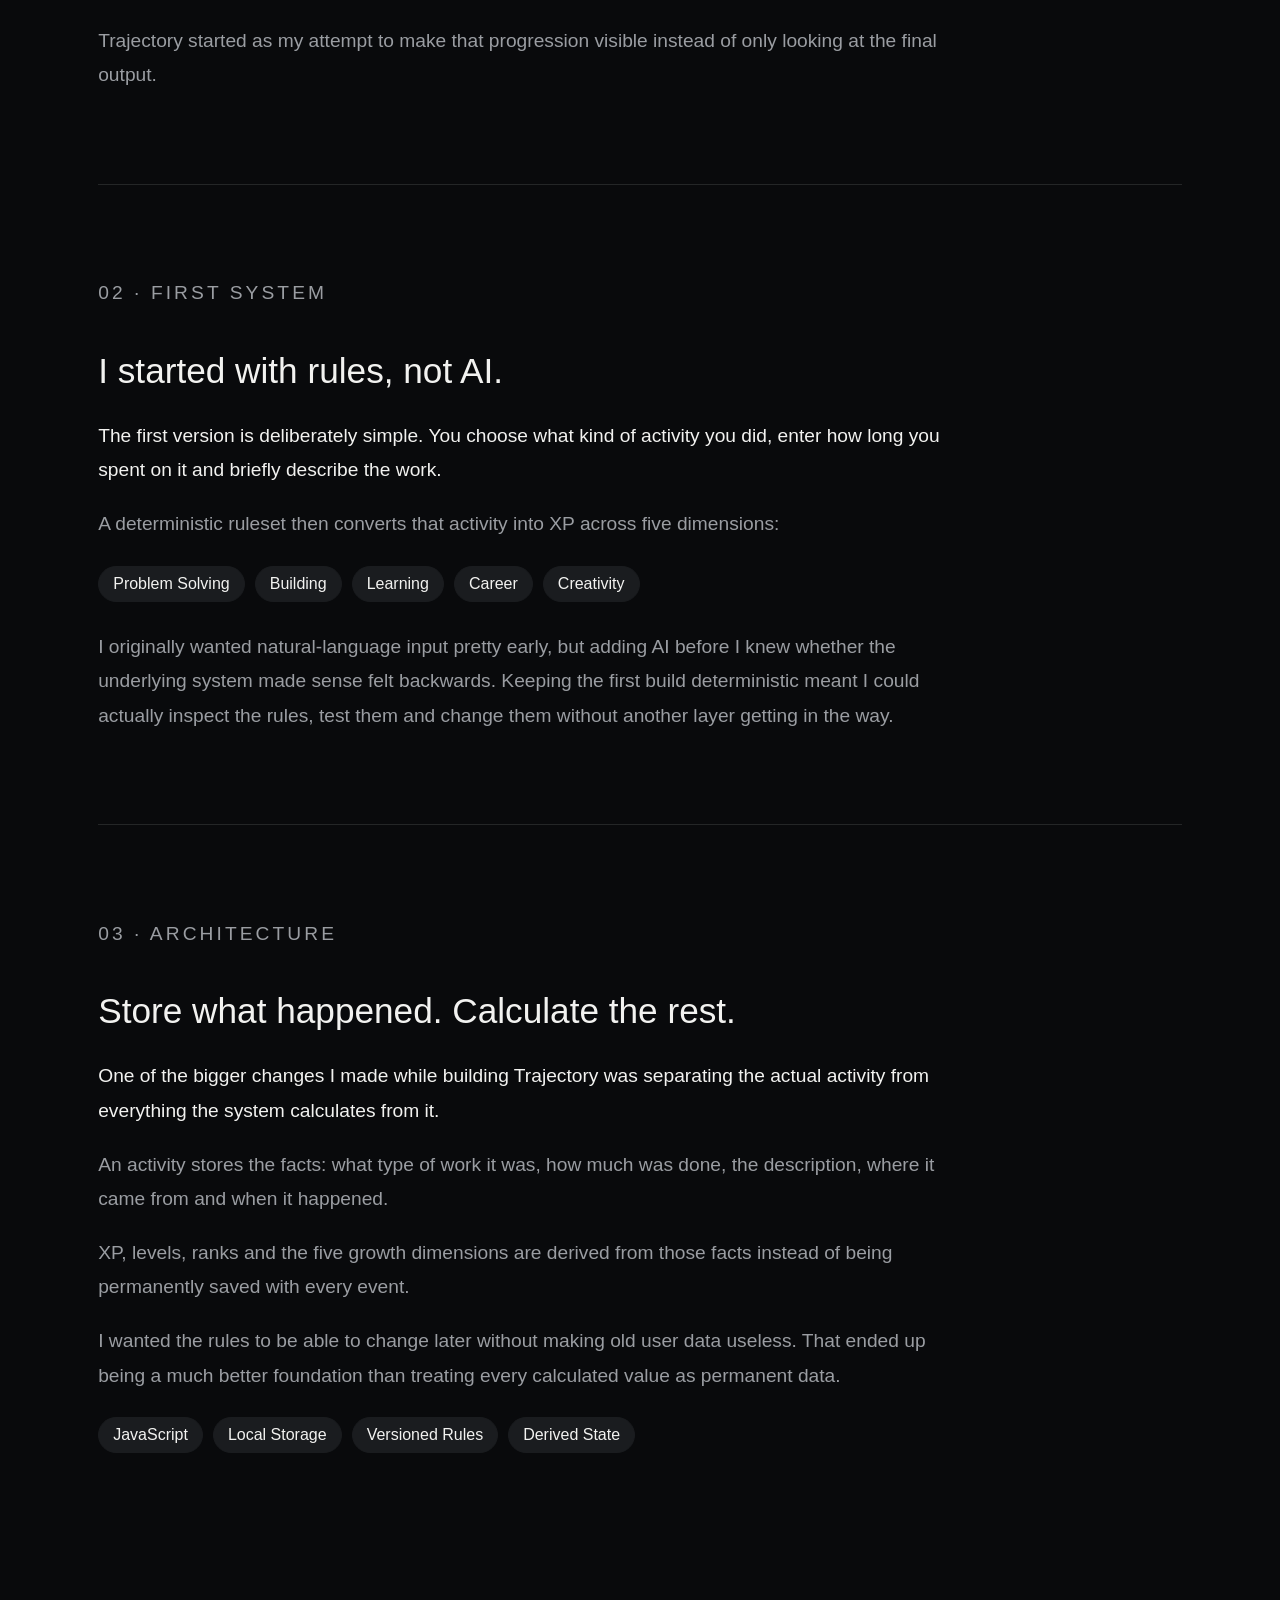
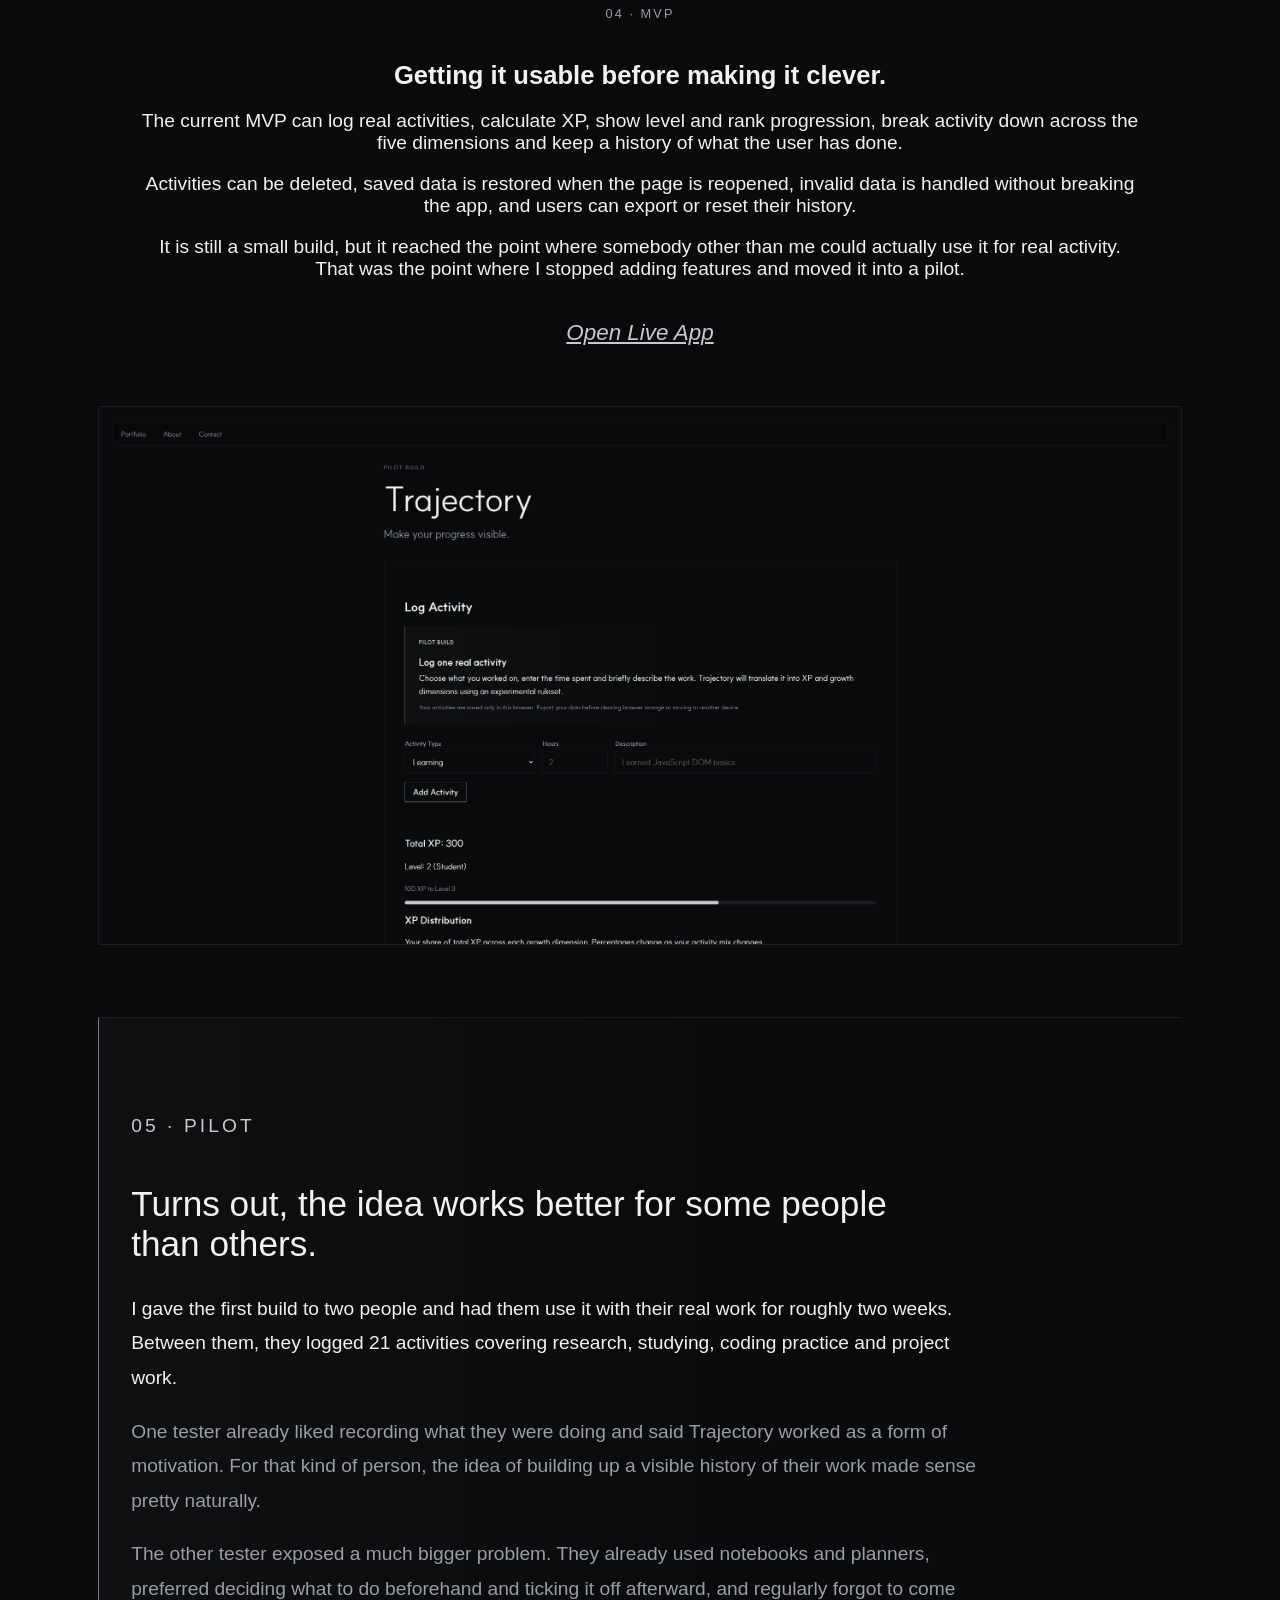
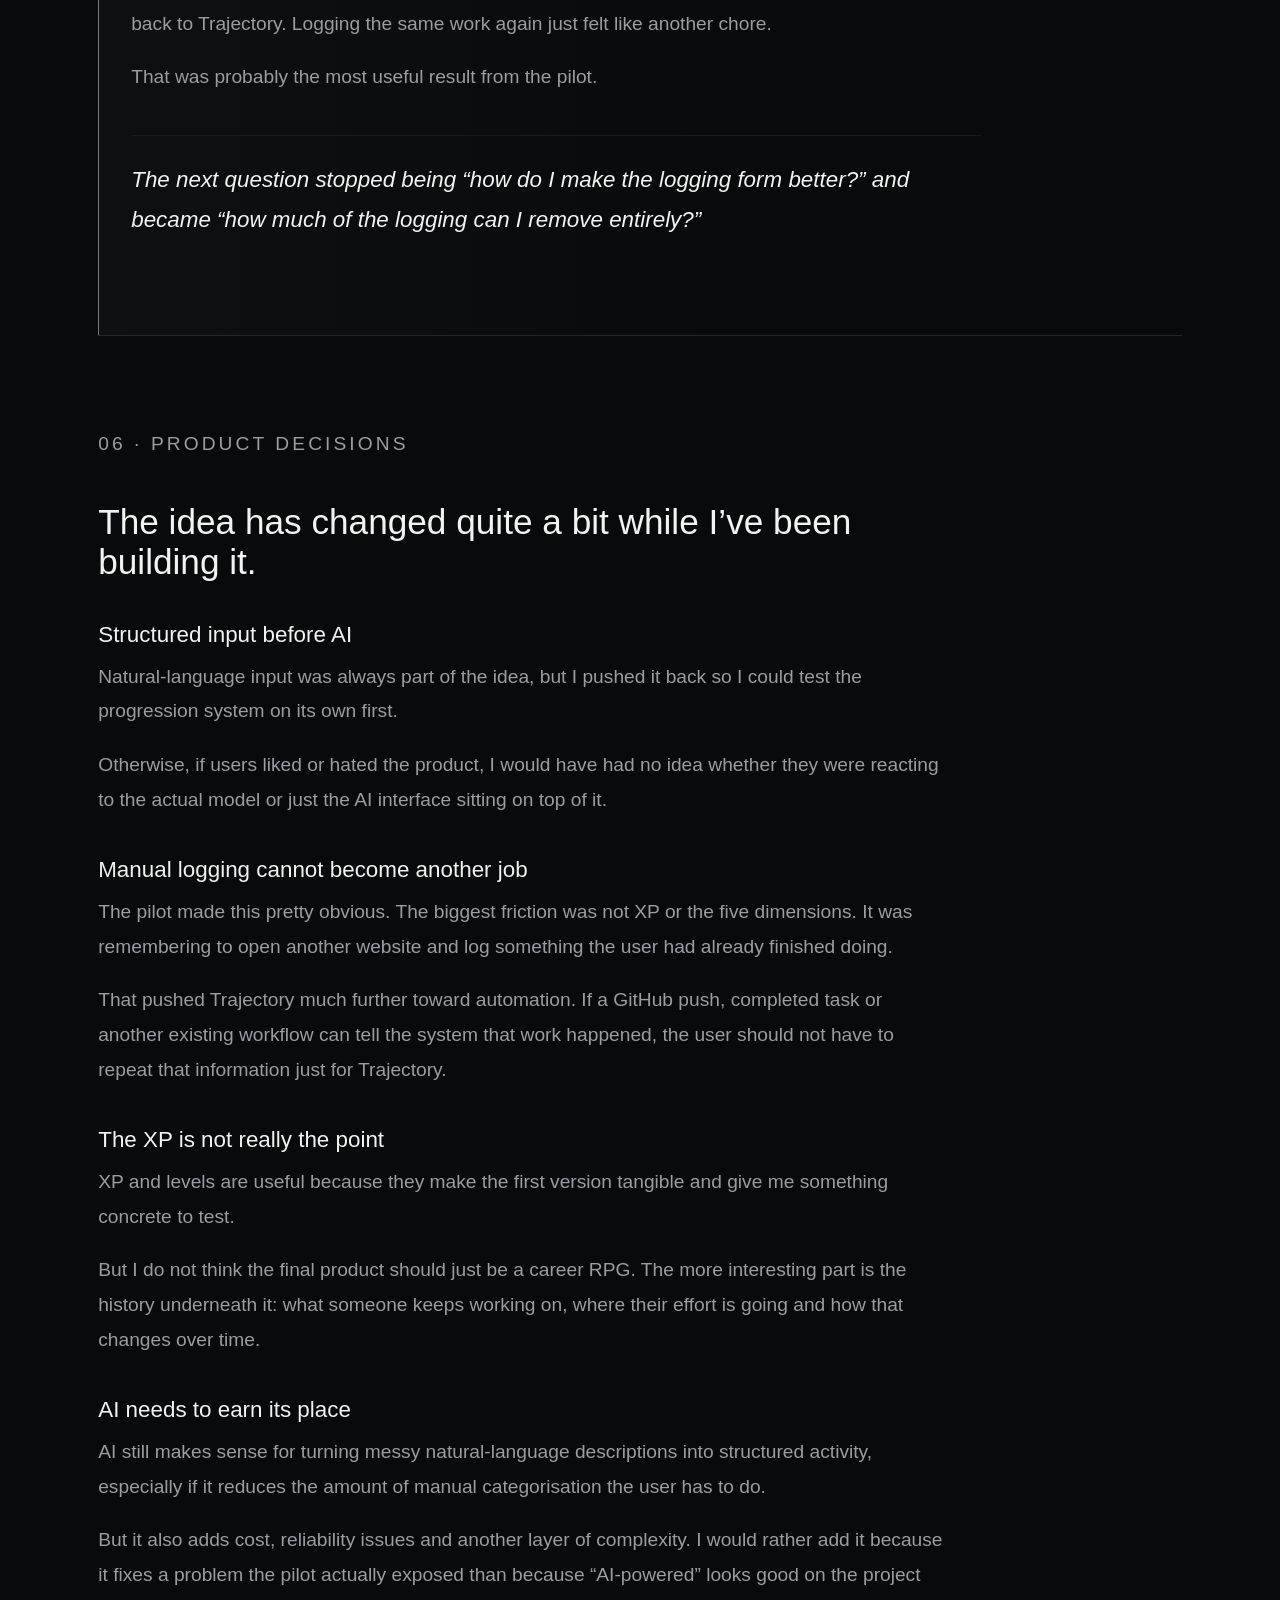
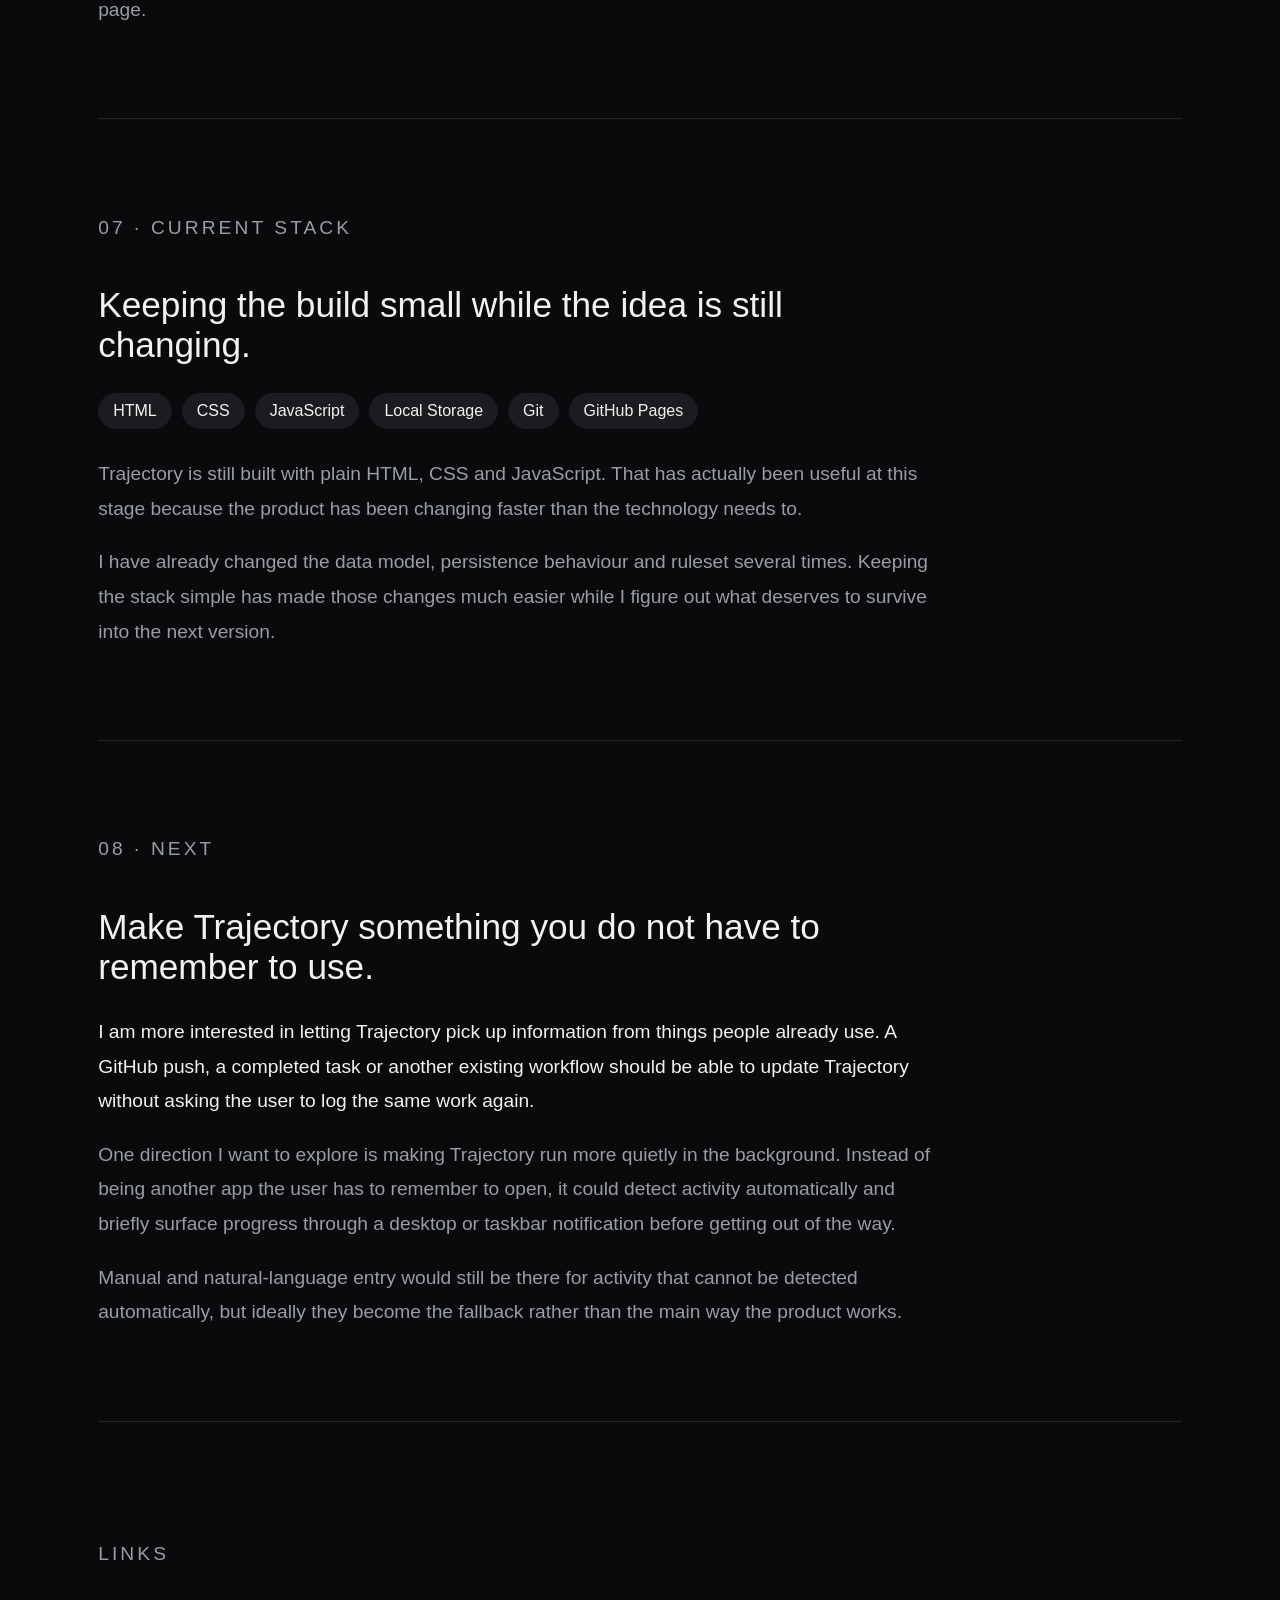
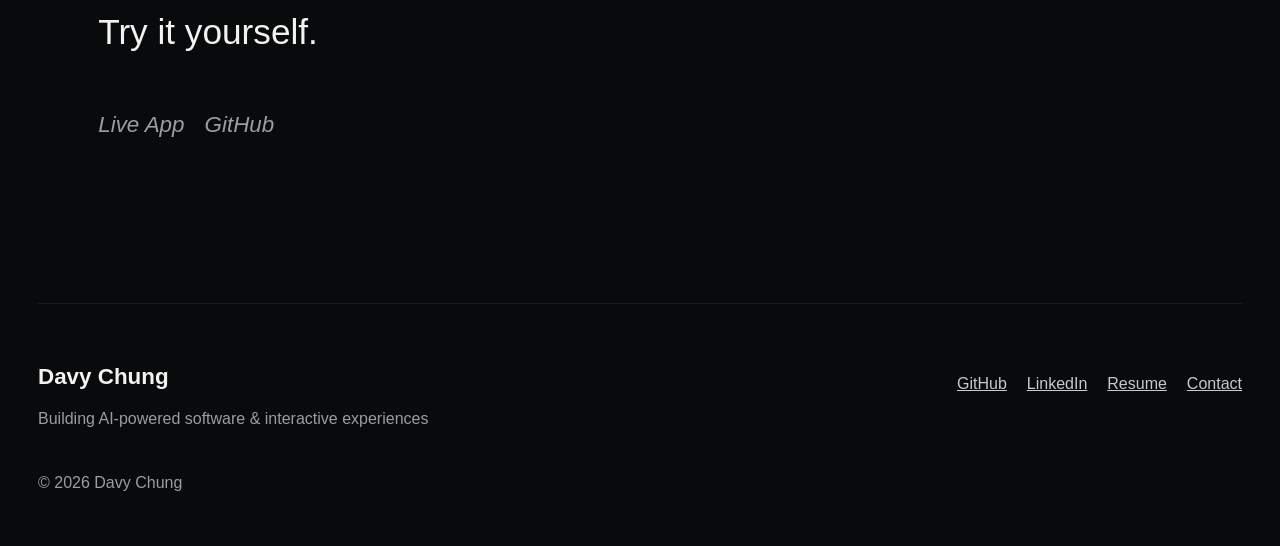
==== commit 936df00a: "Added links and resume" ====
--- a/projects/trajectory.html
+++ b/projects/trajectory.html
@@ -150,7 +150,7 @@
 
 
             <!-- MVP -->
-            <section class="projectpage-section mvp-section">
+            <section class="projectpage-sectionmvp-section">
                 <p class="project-eyebrow">04 · MVP</p>
 
                 <h2>Getting it usable before making it clever.</h2>
@@ -361,11 +361,35 @@
                         Live App
                     </a>
 
-                    <a href="#">
+                    <a href="https://github.com/davychung">
                         GitHub
                     </a>
                 </div>
             </section>
         </div>
+
+        <footer id="footer">
+            <div class="footer-content">
+
+                <div class="footer-brand">
+                    
+                    <h2>Davy Chung</h2>
+            
+                    <p>Building AI-powered software & interactive experiences</p>
+
+                </div>
+
+                <div class="footer-links">
+                    <a href="https://github.com/davychung">GitHub</a>
+                    <a href="https://www.linkedin.com/in/davy-chung">LinkedIn</a>
+                    <a href="assets/Davy-Chung-Resume.pdf" target="_blank" rel="noopener noreferrer">Resume</a>
+                    <a href="mailto:davychung2001@gmail.com">Contact</a>
+                </div>
+
+            </div>
+
+            <p>© 2026 Davy Chung</p>
+        </footer>
+
     </main>
 </body>
